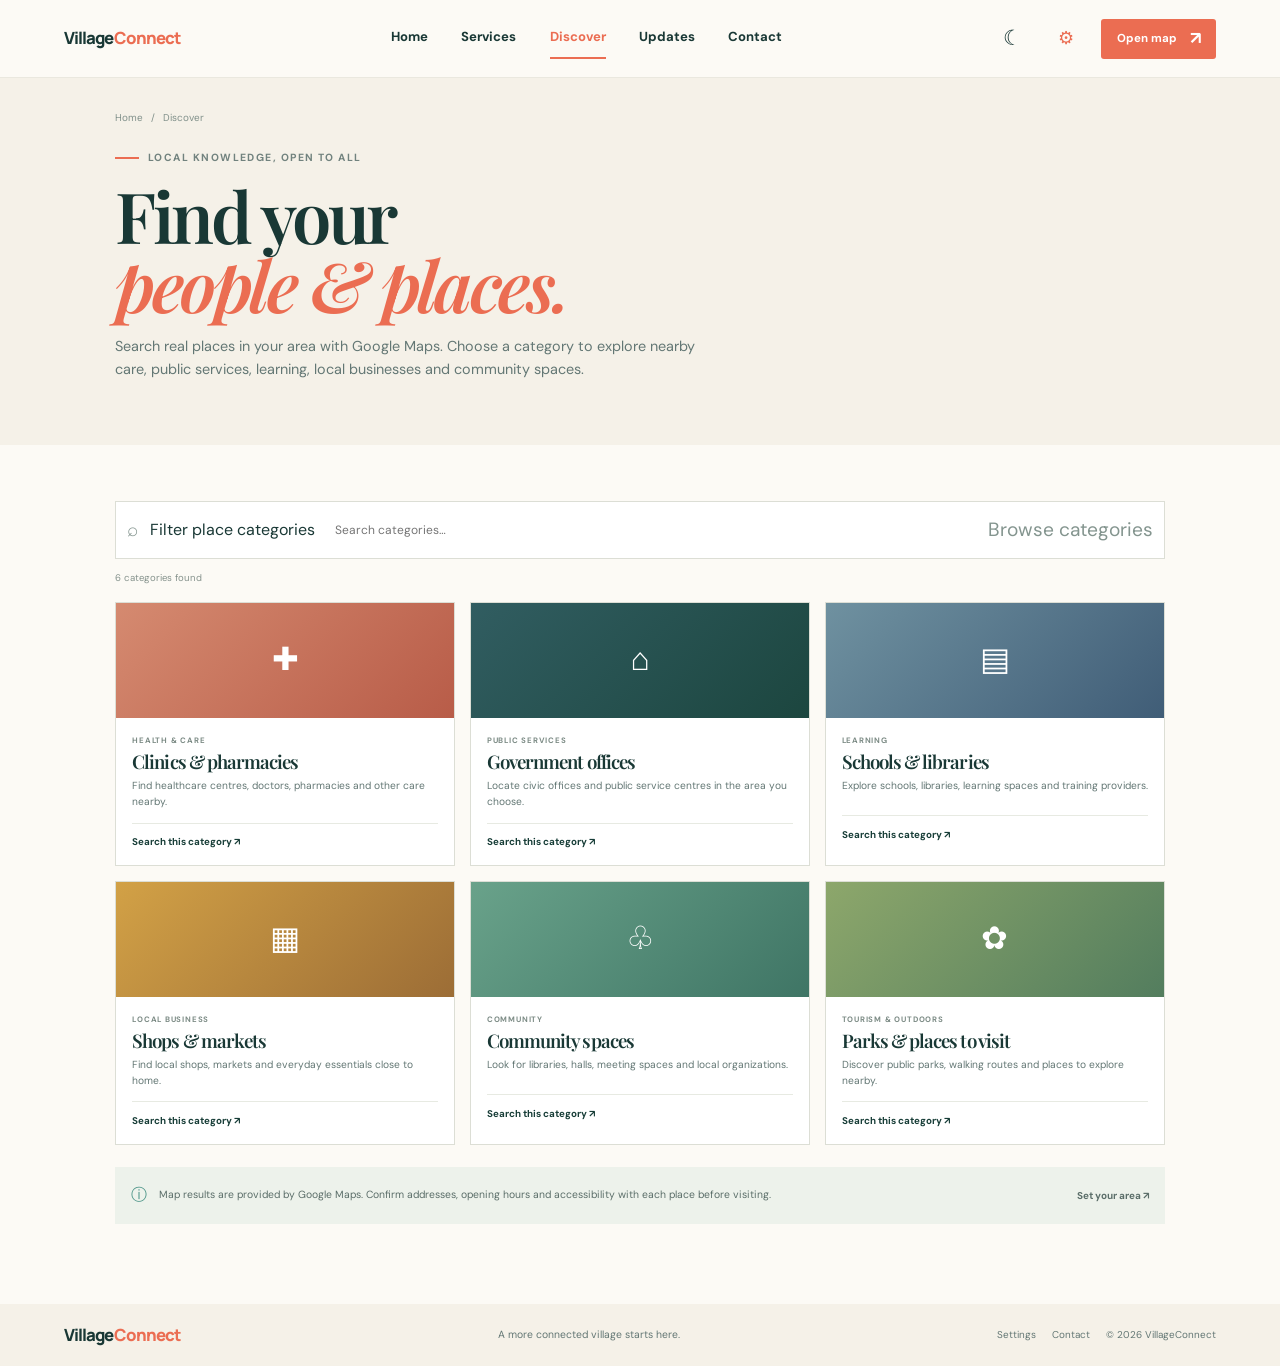
==== directory.html @ 17848fca "VillageConnect Re-uploaded VillageConnect with a hut house favicon." ====
<!doctype html>
<html lang="en"><head><meta charset="utf-8"/><meta name="viewport" content="width=device-width,initial-scale=1"/><meta name="theme-color" content="#fcfaf5"/><meta name="description" content="Discover nearby services, community spaces and local businesses with VillageConnect."/>
<title>Discover Nearby — VillageConnect</title>
<link rel="icon" href="favicon.svg" type="image/svg+xml">
<link href="https://fonts.googleapis.com/css2?family=DM+Sans:wght@400;500;600;700&family=Manrope:wght@400;500;600;700;800&family=Playfair+Display:ital,wght@0,600;0,700;1,600&display=swap" rel="stylesheet"/><script src="theme-init.js"></script><link rel="stylesheet" href="styles.css?v=20261008-settings"/></head>
<body data-page="discover" data-default-location="India"><a class="skip-link" href="#main">Skip to content</a><header class="site-header"><a class="brand" href="index.html"><span>Village<span>Connect</span></span></a><button class="menu-button" type="button" aria-label="Open menu" aria-expanded="false" aria-controls="primary-nav"><span></span><span></span><span></span></button><nav id="primary-nav" class="nav-links" aria-label="Main navigation"><a href="index.html">Home</a><a href="services.html">Services</a><a class="active" href="directory.html">Discover</a><a href="events.html">Updates</a><a href="feedback.html">Contact</a></nav><div class="header-actions"><button class="tool-button theme-toggle" type="button" aria-pressed="false" aria-label="Switch to night mode" title="Switch to night mode"><span class="theme-icon" aria-hidden="true">☾</span></button><a class="settings-link" href="settings.html" aria-label="Open settings" title="Settings"><span aria-hidden="true">⚙</span></a><a class="button button-small button-coral" href="map.html">Open map <span>↗</span></a></div></header>
<main id="main"><section class="page-hero"><div class="breadcrumbs"><a href="index.html">Home</a><span>/</span><span>Discover</span></div><p class="eyebrow"><span></span> LOCAL KNOWLEDGE, OPEN TO ALL</p><h1>Find your<br/><em>people & places.</em></h1><p class="lead">Search real places in your area with Google Maps. Choose a category to explore nearby care, public services, learning, local businesses and community spaces.</p></section><section class="page-content"><div class="filter-bar"><span>⌕</span><label class="sr-only" for="directory-search">Filter place categories</label><input id="directory-search" type="search" placeholder="Search categories…"/><span class="filter-context">Browse categories</span></div><p class="result-count" aria-live="polite">Choose a category to search the map</p><div class="directory-grid">
<article class="place-card" data-category="care"><div class="place-art art-clinic"><span>✚</span></div><div class="place-body"><div class="place-type">HEALTH & CARE</div><h2>Clinics & pharmacies</h2><p>Find healthcare centres, doctors, pharmacies and other care nearby.</p><div class="place-actions"><a href="map.html?q=clinic+pharmacy+health+centre">Search this category ↗</a></div></div></article>
<article class="place-card" data-category="public"><div class="place-art art-civic"><span>⌂</span></div><div class="place-body"><div class="place-type">PUBLIC SERVICES</div><h2>Government offices</h2><p>Locate civic offices and public service centres in the area you choose.</p><div class="place-actions"><a href="map.html?q=government+office+public+service">Search this category ↗</a></div></div></article>
<article class="place-card" data-category="learning"><div class="place-art art-learning"><span>▤</span></div><div class="place-body"><div class="place-type">LEARNING</div><h2>Schools & libraries</h2><p>Explore schools, libraries, learning spaces and training providers.</p><div class="place-actions"><a href="map.html?q=school+library+learning+centre">Search this category ↗</a></div></div></article>
<article class="place-card" data-category="business"><div class="place-art art-market"><span>▦</span></div><div class="place-body"><div class="place-type">LOCAL BUSINESS</div><h2>Shops & markets</h2><p>Find local shops, markets and everyday essentials close to home.</p><div class="place-actions"><a href="map.html?q=local+shops+market">Search this category ↗</a></div></div></article>
<article class="place-card" data-category="community"><div class="place-art art-community"><span>♧</span></div><div class="place-body"><div class="place-type">COMMUNITY</div><h2>Community spaces</h2><p>Look for libraries, halls, meeting spaces and local organizations.</p><div class="place-actions"><a href="map.html?q=community+centre+hall">Search this category ↗</a></div></div></article>
<article class="place-card" data-category="outdoors"><div class="place-art art-outdoors"><span>✿</span></div><div class="place-body"><div class="place-type">TOURISM & OUTDOORS</div><h2>Parks & places to visit</h2><p>Discover public parks, walking routes and places to explore nearby.</p><div class="place-actions"><a href="map.html?q=park+tourist+attraction">Search this category ↗</a></div></div></article>
</div><div class="empty-state" hidden><span>⌕</span><h2>No categories found</h2><p>Try another word to find a matching place category.</p></div><div class="notice-card"><span>ⓘ</span><p>Map results are provided by Google Maps. Confirm addresses, opening hours and accessibility with each place before visiting.</p><a href="map.html">Set your area ↗</a></div></section></main>
<footer class="site-footer"><a class="brand" href="index.html"><span>Village<span>Connect</span></span></a><p>A more connected village starts here.</p><div class="footer-links"><a href="settings.html">Settings</a><a href="feedback.html">Contact</a><span>© 2026 VillageConnect</span></div></footer><script src="script.js"></script></body></html>
---- styles.css ----
:root {
  color-scheme: light;
  --ink: #193835;
  --forest: #173d37;
  --forest-light: #315d54;
  --coral: #eb6d52;
  --coral-dark: #cf5940;
  --gold: #ddb24d;
  --teal: #4b9487;
  --cream: #f5f1e8;
  --paper: #fcfaf5;
  --sage: #e3ede5;
  --muted: #637774;
  --line: #dcded5;
  --shadow: 0 16px 40px #153a3218;
}
* { box-sizing: border-box; }
html { scroll-behavior: smooth; scroll-padding-top: 86px; }
body { width: 100%; max-width: 100%; margin: 0; overflow-x: clip; background: var(--paper); color: var(--ink); font: 400 16px/1.55 'DM Sans', Arial, sans-serif; transition: background-color .55s ease, color .55s ease; }
img, iframe, video { max-width: 100%; }
main, section, article, aside, nav, footer { min-width: 0; }
a { color: inherit; text-decoration: none; }
button, input, textarea, select { font: inherit; }
button { color: inherit; }
[hidden] { display: none !important; }
.skip-link { position: fixed; z-index: 100; top: -5rem; left: 1rem; padding: .7rem 1rem; background: var(--forest); color: white; }
.skip-link:focus { top: 1rem; }
a:focus-visible, button:focus-visible, input:focus-visible, textarea:focus-visible, select:focus-visible { outline: 3px solid var(--coral); outline-offset: 3px; }
.site-header { height: 78px; padding: 0 clamp(1.25rem, 5vw, 5.3rem); display: flex; justify-content: space-between; align-items: center; background: rgba(252, 250, 245, .9); background: color-mix(in srgb, var(--paper) 88%, transparent); -webkit-backdrop-filter: blur(14px); backdrop-filter: blur(14px); position: sticky; top: 0; z-index: 20; border-bottom: 1px solid #eae8df; }
.brand { display: inline-flex; align-items: center; gap: .65rem; font: 800 1.05rem/1 'Manrope', sans-serif; letter-spacing: -.055em; white-space: nowrap; }
.brand > span:last-child > span { color: var(--coral); }
.nav-links { display: flex; gap: clamp(1rem, 2.6vw, 2.3rem); align-items: center; font-size: .82rem; font-weight: 700; }
.nav-links a { padding: .6rem 0; border-bottom: 2px solid transparent; }
.nav-links a:hover, .nav-links a.active { color: var(--coral); border-color: var(--coral); }
.header-actions { display: flex; align-items: center; gap: 1rem; }
.tool-button { border: 0; background: transparent; font-size: 1.3rem; cursor: pointer; }
.theme-toggle { width: 38px; height: 38px; display: grid; place-items: center; border-radius: 50%; color: var(--ink); transition: background-color .3s ease, color .3s ease; }
.theme-toggle:hover { background: var(--sage); }
.settings-link { width: 38px; height: 38px; display: grid; place-items: center; flex: 0 0 38px; border-radius: 50%; color: var(--coral); font-size: 1.15rem; line-height: 1; transition: background-color .25s ease, color .25s ease, transform .35s ease; }
.settings-link:hover { background: var(--sage); transform: rotate(35deg); }
.theme-icon { display: inline-block; line-height: 1; transition: transform .55s cubic-bezier(.2,.8,.2,1); }
html.night-mode .theme-icon { transform: rotate(-28deg); }
.site-header, .site-footer, .page-hero, .filter-bar, .portal-panel, .catalog-card, .place-card, .board-panel, .feedback-form-card, .guide-nav, .nearby-grid a, .board-empty, .map-fallback, .portal-footnote, .board-categories span, .feedback-aside, .empty-state, .discover-band, .home-contact, .filter-chip, .favorite-toggle, .copy-number, .font-control, .settings-toggle, .location-button { transition: background-color .55s ease, color .55s ease, border-color .55s ease; }
.menu-button { display: none; }
.button { min-height: 44px; border: 1px solid transparent; border-radius: 3px; display: inline-flex; align-items: center; justify-content: center; gap: .8rem; padding: .78rem 1.1rem; background: var(--forest); color: white; font-size: .76rem; font-weight: 700; cursor: pointer; transition: transform .18s ease, background .18s ease; }
.button:hover { transform: translateY(-2px); background: var(--forest-light); }
.button span { font-size: 1.1rem; line-height: .8; }
.button-small { min-height: 40px; padding: .62rem .9rem; font-size: .72rem; }
.button-coral { background: var(--coral); }
.button-coral:hover { background: var(--coral-dark); }
.button-dark { background: var(--forest); }
.button-outline { color: var(--forest); border-color: #aab9ae; background: transparent; }
.button-outline:hover { color: white; background: var(--forest); }
.text-link, .arrow-link { font-size: .78rem; font-weight: 700; }
.text-link span, .arrow-link span { color: var(--coral); margin-left: .3rem; }
.eyebrow { display: flex; align-items: center; gap: .55rem; margin: 0 0 1.05rem; color: #71827e; font-size: .65rem; line-height: 1.3; letter-spacing: .14em; font-weight: 700; }
.eyebrow > span { display: inline-block; width: 24px; height: 2px; background: var(--coral); }
h1, h2, h3, p { margin-top: 0; }
h1, h2 { font-family: 'Playfair Display', Georgia, serif; font-weight: 600; letter-spacing: -.05em; }
h1 em, h2 em { color: var(--coral); font-weight: 600; }
h1 { font-size: clamp(3.2rem, 6.1vw, 5.5rem); line-height: .98; margin-bottom: 1.35rem; }
h2 { font-size: clamp(2.2rem, 4vw, 3.5rem); line-height: 1.04; margin-bottom: 1rem; }
h3 { font: 600 1.25rem/1.2 'Playfair Display', Georgia, serif; }
.muted-copy { color: var(--muted); font-size: .86rem; line-height: 1.8; }

/* Landing page */
.landing-hero { min-height: 600px; display: grid; grid-template-columns: 47% 53%; position: relative; overflow: hidden; background: linear-gradient(101deg, var(--cream) 0 48%, var(--sage) 48% 100%); padding: 5rem clamp(1.5rem, 9vw, 9rem) 4rem; }
.landing-copy { position: relative; z-index: 5; max-width: 570px; align-self: center; }
.landing-copy h1 { font-size: clamp(3.8rem, 6.8vw, 6.2rem); color: var(--ink); }
.landing-copy h1 em { color: var(--coral); }
.landing-lead { max-width: 480px; color: #617875; font-size: 1rem; line-height: 1.75; margin: 0 0 1.8rem; }
.hero-actions { display: flex; align-items: center; gap: 1.5rem; flex-wrap: wrap; }
.tour-link { display: inline-flex; align-items: center; }
.play { width: 28px; height: 28px; margin-right: .55rem; border: 1px solid #94a7a1; border-radius: 50%; display: inline-grid; place-items: center; font-size: .5rem; }
.landing-proof { display: flex; gap: 2rem; margin-top: 3.7rem; }
.landing-proof span { display: flex; flex-direction: column; font-size: .64rem; color: var(--muted); }
.landing-proof b { color: var(--ink); font: 600 1.15rem 'Playfair Display', Georgia, serif; margin-bottom: .1rem; }
.landing-art { position: absolute; inset: 0 0 0 47%; overflow: hidden; background: linear-gradient(175deg, #dfece4 0%, #e9f0e8 55%, #c2d8c4 100%); transition: background .9s ease; }
.art-sky { position: absolute; inset: 0 0 37%; }
.art-sun { position: absolute; z-index: 2; top: 11%; right: 20%; width: clamp(64px, 14vw, 220px); aspect-ratio: 1; border-radius: 50%; background: #f7d27a; transition: background-color .75s ease, transform .85s ease, box-shadow .85s ease; }
.art-sun::after { content: ''; position: absolute; inset: -2%; border-radius: 50%; background: #142344; opacity: 0; transform: translate(0, 0) scale(.82); transition: opacity .65s ease, transform .85s cubic-bezier(.2,.8,.2,1); }
.art-star { position: absolute; z-index: 1; color: #f5f0d8; opacity: 0; transform: scale(.45); text-shadow: 0 0 12px #e9efff99; transition: opacity .7s ease, transform .8s cubic-bezier(.2,.8,.2,1); }
.star-one { top: 18%; left: 20%; font-size: 14px; }
.star-two { top: 44%; left: 30%; font-size: 18px; }
.star-three { top: 24%; right: 43%; font-size: 11px; }
.star-four { top: 53%; right: 18%; font-size: 17px; }
.star-five { top: 14%; right: 35%; font-size: 28px; }
.art-cloud { position: absolute; width: clamp(46px, 13vw, 130px); height: clamp(12px, 2.7vw, 27px); border-radius: 100px; background: #fffdf8; }
.art-cloud::before, .art-cloud::after { content: ''; position: absolute; bottom: 7px; border-radius: 50%; background: inherit; }
.art-cloud::before { left: clamp(8px, 1.15vw, 22px); width: clamp(16px, 2.4vw, 46px); height: clamp(16px, 2.4vw, 46px); }
.art-cloud::after { right: clamp(7px, 1.05vw, 20px); width: clamp(14px, 1.95vw, 37px); height: clamp(14px, 1.95vw, 37px); }
.cloud-a { top: 30%; left: 37%; }
.cloud-b { top: 19%; right: 12%; transform: scale(.55); }
.art-hill { position: absolute; bottom: -18%; left: -10%; width: 125%; border-radius: 50% 50% 0 0; }
.art-hill-back { height: 48%; background: #96b89a; transform: rotate(-8deg); }
.art-hill-front { height: 37%; bottom: -22%; background: #5a927e; transform: rotate(7deg); }
.art-path { position: absolute; bottom: -30%; left: 46%; width: 12%; height: 65%; transform: rotate(-20deg); border-radius: 50%; background: #f0dcae; }
.village-scene { position: absolute; z-index: 3; inset: 0; display: block; width: 100%; height: 100%; }
.scene-home { filter: drop-shadow(0 8px 9px #244f4225); }
.scene-wall { fill: #fff8e8; transition: fill .8s ease; }
.scene-roof { fill: #cf684e; transition: fill .8s ease; }
.scene-roof-gold { fill: #e0a64b; }
.scene-door { fill: #3c7267; transition: fill .8s ease; }
.scene-window { fill: #86b7a2; transition: fill .8s ease; }
.scene-trunk { fill: #775b39; transition: fill .8s ease; }
.scene-canopy { fill: #3f836f; transition: fill .8s ease; }
.scene-canopy-light { fill: #74a981; transition: fill .8s ease; }
.scene-signal { fill: none; stroke: #fffdf8; stroke-width: 4; stroke-linecap: round; transition: opacity .8s ease; }
.scene-signal circle { fill: #fffdf8; stroke: none; }
.scene-label rect { fill: #fffdf9; filter: drop-shadow(0 8px 12px #19383520); }
.scene-label text { fill: #193835; font: 700 16px 'DM Sans', Arial, sans-serif; text-anchor: middle; }
.scene-label-line { fill: none; stroke: #eb6d52; stroke-width: 2; }
.scene-label-dot { fill: #eb6d52; }
.scene-label-gold .scene-label-line, .scene-label-gold .scene-label-dot { stroke: #ddb24d; fill: #ddb24d; }
.art-caption { position: absolute; z-index: 6; bottom: 1.2rem; left: 50%; transform: translateX(-50%); padding: .5rem .8rem; border: 1px solid #ffffff9c; border-radius: 100px; background: #f7fbf3c9; font-size: .58rem; font-weight: 700; white-space: nowrap; }
.art-caption span { display: inline-block; width: 7px; height: 7px; margin-right: .4rem; border-radius: 50%; background: var(--teal); }
.art-hill, .art-path, .art-cloud, .art-caption { transition: background-color .8s ease, border-bottom-color .8s ease, color .8s ease, opacity .8s ease, box-shadow .8s ease; }
.art-cloud { transition: background-color .8s ease, opacity .8s ease; }
.quick-actions { padding: 0 clamp(1.5rem, 9vw, 9rem); display: grid; grid-template-columns: repeat(3, 1fr); background: var(--forest); }
.quick-actions a { display: flex; align-items: center; gap: .8rem; padding: 1.4rem 1.15rem; color: #f7f6ef; border-right: 1px solid #ffffff29; transition: background .2s; }
.quick-actions a:first-child { border-left: 1px solid #ffffff29; }
.quick-actions a:hover { background: #ffffff0d; }
.quick-actions b, .quick-actions small { display: block; }
.quick-actions b { font-size: .75rem; }
.quick-actions small { margin-top: .15rem; color: #c2d0c9; font-size: .6rem; }
.quick-actions i { margin-left: auto; color: #f5a28f; font-style: normal; }
.quick-icon { width: 36px; height: 36px; flex: 0 0 auto; border-radius: 50%; display: grid; place-items: center; color: var(--ink); font-size: 1rem; }
.quick-coral { background: #ed9985; }.quick-gold { background: #e4c36d; }.quick-green { background: #9ac5ae; }
.section { padding: 6.2rem clamp(1.5rem, 9vw, 9rem); }
.section-heading { display: flex; justify-content: space-between; align-items: end; gap: 1.5rem; margin-bottom: 2.2rem; }
.section-heading h2 { margin-bottom: 0; }
.home-community .section-heading > p { max-width: 340px; margin: 0; }
.service-grid { display: grid; grid-template-columns: repeat(4, 1fr); gap: .9rem; }
.service-card { display: flex; flex-direction: column; min-height: 260px; padding: 1.35rem; border: 1px solid #e0e3da; transition: transform .2s, box-shadow .2s, background-color .55s ease, color .55s ease, border-color .55s ease; }
.service-card:hover { transform: translateY(-4px); box-shadow: var(--shadow); }
.service-coral { background: #faf0e9; }.service-gold { background: #f4efdf; }.service-green { background: #edf2e9; }.service-blue { background: #ebf1f1; }
.service-icon { width: 40px; height: 40px; display: grid; place-items: center; margin-bottom: 1.6rem; border-radius: 50%; background: #fffdf8; color: var(--forest); font-size: 1.05rem; }
.service-card h3 { margin: 0 0 .5rem; font-size: 1.18rem; }
.service-card p { margin: 0 0 1rem; color: var(--muted); font-size: .68rem; line-height: 1.65; }
.card-arrow { display: flex; justify-content: space-between; align-items: center; margin-top: auto; padding-top: .7rem; border-top: 1px solid #d9dfd6; font-size: .63rem; font-weight: 700; }
.card-arrow b { color: var(--coral); font-size: .9rem; }
.discover-band { display: grid; grid-template-columns: 1fr 1fr; background: #e4eee5; }
.discover-art { position: relative; min-height: 420px; overflow: hidden; background: linear-gradient(140deg, #a8c6ab, #4d8575); transition: background .9s ease; }
.discover-scene { position: absolute; inset: 0; display: block; width: 100%; height: 100%; }
.discover-hill { fill: #2e6558; transition: fill .8s ease; }
.discover-sun { fill: #f1cd78; transform-origin: 720px 115px; transition: fill .75s ease, transform .85s ease, filter .85s ease; }
.discover-moon-shadow { fill: #203b53; opacity: 0; transform-origin: 720px 115px; transition: opacity .65s ease, transform .85s cubic-bezier(.2,.8,.2,1); }
.discover-roof { fill: #ca6b51; transition: fill .8s ease; }
.discover-wall { fill: #fff6e5; transition: fill .8s ease; }
.discover-window { fill: #86b6a1; transition: fill .8s ease; }
.discover-leaf { transition: fill .8s ease; }
.discover-leaf-one { fill: #2d725f; }
.discover-leaf-two, .discover-leaf-three { fill: #79a97d; }
.discover-stamp rect { fill: none; stroke: #ffffffa6; stroke-width: 1.5; }
.discover-stamp text { fill: #fff; font: 700 15px 'DM Sans', Arial, sans-serif; letter-spacing: 2px; text-anchor: middle; }
.discover-copy { align-self: center; max-width: 500px; padding: 4rem clamp(2rem, 7vw, 7rem); }
.discover-copy p:not(.eyebrow) { color: var(--muted); font-size: .82rem; line-height: 1.8; }
.discover-links { display: flex; align-items: center; gap: 1.1rem; flex-wrap: wrap; margin-top: 1.6rem; }
.updates-grid { display: grid; grid-template-columns: repeat(3, 1fr); gap: 1rem; }
.update-card { display: flex; flex-direction: column; border: 1px solid var(--line); background: white; min-height: 260px; padding-bottom: 1rem; transition: transform .2s, box-shadow .2s; }
.update-card:hover { transform: translateY(-3px); box-shadow: var(--shadow); }
.update-art { height: 120px; display: grid; place-items: center; color: white; font-size: 2rem; }
.update-art-market { background: linear-gradient(135deg, #bb7459, #e2b361); }.update-art-calendar { background: linear-gradient(135deg, #416f70, #8eb39a); }.update-art-people { background: linear-gradient(135deg, #637d8c, #93b8a5); }
.update-meta { margin: 1rem 1rem .35rem; color: #7c8b86; font-size: .52rem; letter-spacing: .12em; font-weight: 700; }
.update-card>b { margin: 0 1rem .9rem; font: 600 1.12rem/1.3 'Playfair Display', Georgia, serif; }
.update-open { margin: auto 1rem 0; padding-top: .65rem; border-top: 1px solid var(--line); font-size: .63rem; font-weight: 700; }
.home-updates { background: #f8f6ef; }
.home-contact { display: grid; grid-template-columns: 1fr 1fr; align-items: center; gap: 3rem; padding: 4.5rem clamp(1.5rem, 9vw, 9rem); background: var(--forest); color: white; }
.home-contact h2 em { color: #efc978; }
.home-contact>div:last-child p { max-width: 440px; color: #c2d0c9; font-size: .82rem; line-height: 1.75; }
.home-contact .eyebrow { color: #c1d0c8; }
.home-contact .eyebrow>span { background: var(--gold); }
.site-footer { display: flex; align-items: center; justify-content: space-between; gap: 1rem; padding: 1.4rem clamp(1.25rem, 5vw, 5.3rem); background: var(--cream); }
.site-footer>p { margin: 0; color: var(--muted); font-size: .65rem; }
.footer-links { display: flex; align-items: center; gap: 1rem; color: var(--muted); font-size: .62rem; }
.footer-links a:hover { color: var(--coral-dark); }

/* Shared page elements */
.page-hero { position: relative; padding: 2rem clamp(1.5rem, 9vw, 9rem) 3.2rem; background: var(--cream); overflow: hidden; }
.page-hero h1 { font-size: clamp(3rem, 5.5vw, 4.7rem); margin: .3rem 0 1rem; }
.page-hero .lead { max-width: 600px; color: var(--muted); font-size: .9rem; }
.breadcrumbs { display: flex; gap: .5rem; margin: 0 0 1.6rem; color: #80908a; font-size: .62rem; }
.breadcrumbs a:hover { color: var(--coral); }
.page-content { padding: 3.5rem clamp(1.5rem, 9vw, 9rem) 5rem; }
.filter-bar { display: flex; align-items: center; flex-wrap: wrap; gap: .75rem; padding: .7rem; border: 1px solid var(--line); background: white; }
.filter-bar>span { font-size: 1.2rem; color: #84958f; }
.filter-bar input { flex: 1; min-width: 180px; border: 0; outline: 0; padding: .45rem; background: transparent; font-size: .75rem; color: var(--ink); }
.filter-buttons { display: flex; gap: .35rem; flex-wrap: wrap; }
.filter-chip { border: 1px solid transparent; border-radius: 100px; padding: .48rem .75rem; background: #edf1eb; color: #5c706a; font-size: .59rem; font-weight: 700; cursor: pointer; }
.filter-chip:hover { border-color: #b8c8bd; }
.filter-chip.selected { background: var(--forest); color: white; }
.result-count { margin: .75rem 0 1rem; color: #85928c; font-size: .6rem; }
.notice-card { display: flex; align-items: center; gap: .75rem; padding: 1rem; margin-top: 1.4rem; background: #edf2eb; color: #5b6e69; }
.notice-card>span { color: var(--teal); font-size: 1rem; }
.notice-card p { flex: 1; margin: 0; font-size: .65rem; line-height: 1.6; }
.notice-card a { font-size: .62rem; font-weight: 700; white-space: nowrap; }
.empty-state { padding: 3rem 1rem; text-align: center; background: #f4f2e9; }
.empty-state h2 { font-size: 1.6rem; margin: .5rem 0; }
.empty-state p { color: var(--muted); font-size: .72rem; }

/* Portal dashboard */
.portal-welcome { display: grid; grid-template-columns: 1fr .8fr; align-items: center; min-height: 340px; padding: 2.5rem clamp(1.5rem, 9vw, 9rem); background: var(--sage); }
.portal-welcome h1 { font-size: clamp(3rem, 5vw, 4.5rem); margin: .2rem 0 1rem; }
.portal-welcome .lead { max-width: 540px; color: var(--muted); font-size: .86rem; }
.portal-welcome-art { justify-self: center; position: relative; width: 230px; height: 230px; border-radius: 50%; display: grid; place-items: center; background: radial-gradient(circle at 35% 30%, #fffdf8, #c4dcc8); color: var(--forest); font: 5.5rem 'Playfair Display', Georgia, serif; box-shadow: 0 16px 40px #315c4b20; }
.portal-welcome-art::before, .portal-welcome-art::after { content: ''; position: absolute; inset: -18px; border: 1px solid #79a38c66; border-radius: 50%; }
.portal-welcome-art::after { inset: -37px; border-style: dashed; }
.portal-content { padding: 3.3rem clamp(1.5rem, 9vw, 9rem) 5rem; }
.portal-heading { display: flex; justify-content: space-between; align-items: end; gap: 1rem; }
.portal-heading h2 { font-size: 2rem; margin: 0; }
.portal-search { display: flex; align-items: center; gap: .65rem; position: relative; margin: 1.5rem 0 1.2rem; padding: .55rem .6rem .55rem .95rem; border: 1px solid var(--line); background: white; }
.portal-search>span { color: #82918b; font-size: 1.35rem; }
.portal-search input { flex: 1; min-width: 0; padding: .45rem; border: 0; outline: 0; font-size: .76rem; }
.portal-search button { padding: .68rem .9rem; border: 0; background: var(--forest); color: white; font-size: .66rem; font-weight: 700; cursor: pointer; }
.search-feedback { position: absolute; z-index: 4; top: 100%; left: 0; width: 100%; margin: 0; padding: .75rem 1rem; background: white; box-shadow: var(--shadow); font-size: .67rem; }
.search-feedback:empty { display: none; }
.search-feedback a { margin: 0 .3rem; color: var(--coral-dark); font-weight: 700; }
.portal-shortcuts { display: grid; grid-template-columns: repeat(4, 1fr); gap: .8rem; }
.portal-shortcuts>a { min-height: 140px; display: flex; flex-direction: column; align-items: flex-start; position: relative; padding: 1.15rem; border: 1px solid var(--line); background: white; transition: transform .2s, box-shadow .2s; }
.portal-shortcuts>a:hover { transform: translateY(-3px); box-shadow: var(--shadow); }
.portal-shortcuts b { font-size: .74rem; }
.portal-shortcuts small { margin-top: .18rem; color: var(--muted); font-size: .59rem; }
.portal-shortcuts i { position: absolute; top: 1rem; right: 1rem; color: var(--coral); font-style: normal; }
.shortcut-icon { width: 35px; height: 35px; display: grid; place-items: center; margin-bottom: .8rem; border-radius: 50%; font-size: 1rem; }
.shortcut-coral { background: #f9e1d7; color: #ba563f; }.shortcut-green { background: #dcecdf; color: #467b67; }.shortcut-gold { background: #f4e9cb; color: #957429; }.shortcut-blue { background: #dce9ed; color: #3f7480; }
.portal-lower { display: grid; grid-template-columns: 1.1fr .9fr; gap: 1rem; margin-top: 1.6rem; }
.portal-panel { padding: 1.25rem; border: 1px solid var(--line); background: white; }
.panel-heading { display: flex; justify-content: space-between; align-items: center; margin-bottom: 1rem; }
.panel-heading h3 { margin: 0; }
.panel-heading .eyebrow { margin-bottom: .25rem; }
.google-map-mini { width: 100%; height: 225px; border: 0; display: block; background: #e7eee6; }
.events-map { height: 260px; }
.updates-map-link { display: inline-flex; margin: .8rem 0 .2rem; }
.map-fallback { padding: 1rem; background: #edf2eb; font-size: .67rem; }
.event-row { display: flex; align-items: center; gap: .75rem; padding: .75rem 0; border-bottom: 1px solid #e7eae3; }
.event-date { width: 40px; height: 44px; display: flex; flex-direction: column; justify-content: center; align-items: center; background: #f7e4db; color: var(--coral-dark); }
.event-date b { font: 600 1.2rem/1 'Playfair Display', Georgia, serif; }.event-date small { font-size: .48rem; font-weight: 700; }
.event-row>span:nth-child(2) { display: flex; flex-direction: column; }.event-row>span:nth-child(2)>b { font-size: .68rem; }.event-row>span:nth-child(2)>small { margin-top: .15rem; color: var(--muted); font-size: .56rem; }.event-row>i { margin-left: auto; color: var(--coral); font-style: normal; }
.portal-footnote { display: flex; gap: .65rem; margin-top: 1.2rem; padding: .9rem; background: #edf1eb; color: var(--muted); font-size: .62rem; }.portal-footnote p { margin: 0; }

/* Catalogues and discovery */
.service-catalog, .directory-grid { display: grid; grid-template-columns: repeat(3, 1fr); gap: .9rem; }
.catalog-card, .place-card { border: 1px solid var(--line); background: white; }
.catalog-card { min-height: 245px; display: flex; flex-direction: column; padding: 1.25rem; }
.catalog-icon { width: 39px; height: 39px; display: grid; place-items: center; margin-bottom: .9rem; border-radius: 50%; background: #e5eee4; color: var(--forest); }
.catalog-card .tag { margin: 0 0 .4rem; color: #82908a; font-size: .5rem; letter-spacing: .12em; font-weight: 700; }
.catalog-card h2 { margin: 0 0 .55rem; font-size: 1.3rem; }
.catalog-card p { margin: 0 0 1rem; color: var(--muted); font-size: .68rem; line-height: 1.65; }
.card-action { margin-top: auto; padding-top: .65rem; border-top: 1px solid var(--line); font-size: .63rem; font-weight: 700; }
.card-action span { margin-left: .3rem; color: var(--coral); }
.place-card { overflow: hidden; }
.place-art { height: 115px; display: grid; place-items: center; color: white; font-size: 2rem; }
.art-clinic { background: linear-gradient(135deg,#d58a70,#b85c48); }.art-civic { background: linear-gradient(135deg,#315d61,#1c463f); }.art-learning { background: linear-gradient(135deg,#6f91a0,#405d77); }.art-market { background: linear-gradient(135deg,#d2a146,#9c6d36); }.art-community { background: linear-gradient(135deg,#69a28a,#3f7565); }.art-outdoors { background: linear-gradient(135deg,#8da76b,#537d5e); }
.place-body { padding: 1rem; }
.place-type { color: #7c8b85; font-size: .49rem; font-weight: 700; letter-spacing: .1em; }
.place-body h2 { margin: .4rem 0; font-size: 1.17rem; }
.place-body p { min-height: 2.4em; margin: 0 0 .8rem; color: var(--muted); font-size: .64rem; line-height: 1.55; }
.place-actions { display: flex; justify-content: space-between; align-items: center; padding-top: .65rem; border-top: 1px solid #e7eae2; }
.place-actions a { font-size: .61rem; font-weight: 700; color: var(--forest); }
.favorite-toggle { width: 31px; height: 31px; border: 1px solid var(--line); border-radius: 50%; background: white; color: #72847d; font-size: 1rem; cursor: pointer; }
.favorite-toggle.saved { color: var(--coral); background: #fff0eb; }
.guide-layout { display: grid; grid-template-columns: 200px 1fr; gap: 2.5rem; }
.guide-nav { display: flex; flex-direction: column; gap: .65rem; align-self: start; position: sticky; top: 1rem; padding: 1.1rem; background: var(--cream); }
.guide-nav b { margin-bottom: .2rem; font-size: .68rem; }.guide-nav a { color: var(--muted); font-size: .63rem; }.guide-nav a:hover { color: var(--coral); }
.guide-articles { max-width: 760px; }.guide-articles article { scroll-margin-top: 1rem; padding: 0 0 2rem; margin-bottom: 2rem; border-bottom: 1px solid var(--line); }.guide-articles article:last-child { border: 0; }.guide-articles h2 { font-size: 1.75rem; }.guide-articles p:not(.eyebrow) { color: var(--muted); font-size: .8rem; line-height: 1.8; }

/* Real map */
.map-intro { max-width: 650px; }
.map-search-form { display: flex; gap: .5rem; max-width: 760px; margin: 1.5rem 0 .75rem; }
.map-search-form input { flex: 1; min-width: 0; padding: .85rem; border: 1px solid #d5ddd5; background: white; font-size: .74rem; }
.map-search-form .button { flex: 0 0 auto; }
.map-status { min-height: 1.4em; color: var(--muted); font-size: .62rem; }
.map-tools { display: flex; justify-content: space-between; align-items: center; gap: 1rem; margin: 1rem 0; }
.map-categories { display: flex; flex-wrap: wrap; gap: .45rem; }
.google-map-frame { display: block; width: 100%; height: min(62vw, 570px); min-height: 390px; border: 1px solid #d4ddd5; background: #e7eee6; }
.map-note { margin: .65rem 0 0; color: #75847e; font-size: .58rem; }
.nearby-grid { display: grid; grid-template-columns: repeat(4, 1fr); gap: .7rem; margin-top: 1.4rem; }
.nearby-grid a { padding: .9rem; border: 1px solid var(--line); background: white; font-size: .67rem; font-weight: 700; }
.nearby-grid a span { display: block; margin-bottom: .35rem; color: var(--coral); font-size: 1.15rem; }
.location-button { border: 1px solid var(--line); background: white; padding: .7rem .8rem; font-size: .62rem; font-weight: 700; cursor: pointer; }

/* Updates and contact */
.updates-board { display: grid; grid-template-columns: 1.2fr .8fr; gap: 1rem; }
.board-panel { padding: 1.4rem; border: 1px solid var(--line); background: white; }
.board-panel h2 { font-size: 1.8rem; }.board-panel p { color: var(--muted); font-size: .74rem; line-height: 1.7; }
.board-empty { display: grid; place-items: center; min-height: 190px; padding: 1.5rem; text-align: center; background: #f4f3eb; }.board-empty span { font-size: 1.6rem; color: var(--coral); }.board-empty b { margin: .5rem 0 .2rem; font: 600 1.2rem 'Playfair Display', Georgia, serif; }.board-empty small { max-width: 300px; margin-top: .28rem; color: var(--muted); font-size: .62rem; }.board-empty .button { margin-top: .85rem; }.board-empty .button span { margin: 0; color: #fff; font-size: 1.1rem; }
.notice-board-list { display: grid; gap: .6rem; min-height: 0; width: 100%; box-sizing: border-box; padding: .7rem .8rem .8rem; text-align: left; place-items: stretch; align-items: stretch; justify-items: stretch; }
.sample-notice { width: 100%; padding: .6rem .7rem; border: 1px solid rgba(15, 54, 42, .12); border-radius: 10px; background: rgba(255,255,255,.55); box-sizing: border-box; }
.sample-notice h3 { margin: .35rem 0 .18rem; font-size: .74rem; line-height: 1.28; }
.sample-notice p { margin: 0; color: var(--muted); font-size: .5rem; line-height: 1.5; }
.sample-notice-meta { display: flex; align-items: center; justify-content: space-between; gap: .5rem; }
.board-empty .notice-tag { display: inline-flex; align-items: center; padding: .15rem .34rem; border-radius: 999px; background: color-mix(in srgb, var(--coral) 14%, transparent); color: var(--coral-dark); font-size: .38rem; font-weight: 700; letter-spacing: .06em; text-transform: uppercase; }
.sample-notice time { color: var(--muted); font-size: .46rem; font-weight: 600; }
.notice-board-list .button { justify-self: center; width: fit-content; margin-top: .1rem; }
html.night-mode body:not(.high-contrast) .sample-notice { background: rgba(27, 33, 31, .6); border-color: rgba(255,255,255,.08); }
.board-categories { display: flex; flex-wrap: wrap; gap: .45rem; margin-top: 1rem; }.board-categories span { padding: .42rem .62rem; border-radius: 100px; background: #edf2eb; color: #5f746b; font-size: .56rem; font-weight: 700; }
.feedback-layout { display: grid; grid-template-columns: 1.15fr .85fr; gap: 3rem; align-items: start; }
.feedback-form-card { padding: 1.7rem; border: 1px solid var(--line); background: #f7f5ee; }
.feedback-form-card h2 { font-size: 2.4rem; }.feedback-form fieldset { padding: 0; margin: 1.2rem 0; border: 0; }.feedback-form legend, .feedback-label { display: block; margin-bottom: .55rem; font-size: .66rem; font-weight: 700; }
.feedback-options { display: flex; gap: .4rem; flex-wrap: wrap; }.feedback-options label { cursor: pointer; }.feedback-options input { position: absolute; opacity: 0; }.feedback-options label span { display: block; padding: .5rem .65rem; border: 1px solid #cbd6ce; background: white; font-size: .59rem; }.feedback-options input:checked+span { background: var(--forest); color: white; }.feedback-options input:focus-visible+span { outline: 3px solid var(--coral); outline-offset: 2px; }
.feedback-form textarea { width: 100%; min-height: 130px; resize: vertical; padding: .8rem; border: 1px solid #cbd6ce; background: white; color: var(--ink); font-size: .72rem; line-height: 1.6; }
.character-count { margin: .3rem 0 .9rem; text-align: right; color: #82918b; font-size: .55rem; }.feedback-confirmation { min-height: 1.3em; margin: .8rem 0 0; color: #457b67; font-size: .65rem; }
.feedback-aside { padding: 1rem; background: var(--sage); }.feedback-aside h3 { margin-bottom: .5rem; font-size: 1.7rem; }.feedback-aside p { color: var(--muted); font-size: .7rem; line-height: 1.7; }.feedback-art { height: 160px; display: grid; place-items: center; margin-bottom: 1.2rem; background: linear-gradient(140deg,#a9c8a8,#4c8576); color: white; font-size: 3rem; }
.copy-number { padding: .65rem .8rem; border: 1px solid var(--line); background: white; font-size: .63rem; font-weight: 700; cursor: pointer; }

/* Display settings controls */
.settings-layout { display: grid; grid-template-columns: 1fr .9fr; gap: 4rem; }
.settings-copy h2 { font-size: 2.7rem; }.settings-control { display: flex; justify-content: space-between; align-items: center; gap: 1rem; padding: 1rem 0; border-bottom: 1px solid var(--line); }.settings-control>div:first-child { display: flex; flex-direction: column; }.settings-control b { font-size: .7rem; }.settings-control small { margin-top: .2rem; color: var(--muted); font-size: .6rem; }
.font-buttons { display: flex; align-items: center; gap: .4rem; }.font-control, .settings-toggle { padding: .45rem .6rem; border: 1px solid #c5d1ca; background: white; font-size: .62rem; font-weight: 700; cursor: pointer; }.font-size-indicator { min-width: 36px; text-align: center; color: var(--muted); font-size: .6rem; }
.settings-art { min-height: 190px; display: grid; place-items: center; margin-bottom: 1.6rem; overflow: hidden; background: var(--sage); color: var(--forest); font-size: 4.5rem; position: relative; }.settings-art::before, .settings-art::after { content: ''; position: absolute; width: 80%; height: 120%; border: 1px solid #729b8266; border-radius: 50%; transform: rotate(-18deg); }.settings-art::after { transform: rotate(18deg); }.settings-list { padding: 0; list-style: none; }.settings-list li { padding: .7rem 0; border-bottom: 1px solid var(--line); font-size: .66rem; }.settings-list b { display: block; }.settings-list small { color: var(--muted); }
.settings-art { position: relative; left: 50%; transform: translateX(-50%);}
.settings-art { transform: translateX(-50%) translateY(120px);}
.high-contrast { --ink: #000; --forest: #000; --forest-light: #171717; --muted: #222; --line: #555; --paper: #fff; --cream: #fff; --sage: #eee; }.high-contrast .landing-hero, .high-contrast .discover-band { background: #fff; }.high-contrast .landing-art { filter: contrast(1.3); }

/* Night mode: deep blue surfaces with a moonlit village illustration. */
html.night-mode body:not(.high-contrast) {
  --ink: #edf3fc;
  --forest: #0b172a;
  --forest-light: #1c304c;
  --coral: #f28a75;
  --coral-dark: #ffa18a;
  --gold: #e2c47c;
  --teal: #8fc7bf;
  --cream: #1a2942;
  --paper: #101a2e;
  --sage: #1c2d48;
  --muted: #afbed3;
  --line: #344660;
  --shadow: 0 16px 40px #00000050;
  color-scheme: dark;
  background: var(--paper);
  color: var(--ink);
}
html.night-mode body:not(.high-contrast) .site-header,
html.night-mode body:not(.high-contrast) .site-footer,
html.night-mode body:not(.high-contrast) .page-hero,
html.night-mode body:not(.high-contrast) .filter-bar,
html.night-mode body:not(.high-contrast) .portal-panel,
html.night-mode body:not(.high-contrast) .portal-shortcuts>a,
html.night-mode body:not(.high-contrast) .catalog-card,
html.night-mode body:not(.high-contrast) .place-card,
html.night-mode body:not(.high-contrast) .board-panel,
html.night-mode body:not(.high-contrast) .update-card,
html.night-mode body:not(.high-contrast) .feedback-form-card,
html.night-mode body:not(.high-contrast) .guide-nav,
html.night-mode body:not(.high-contrast) .nearby-grid a,
html.night-mode body:not(.high-contrast) .copy-number,
html.night-mode body:not(.high-contrast) .font-control,
html.night-mode body:not(.high-contrast) .settings-toggle,
html.night-mode body:not(.high-contrast) .location-button,
html.night-mode body:not(.high-contrast) .search-feedback {
  background: var(--cream);
  color: var(--ink);
  border-color: var(--line);
}
html.night-mode body:not(.high-contrast) .landing-hero { background: linear-gradient(101deg, #111d33 0 48%, #1a2b46 48% 100%); }
html.night-mode body:not(.high-contrast) .site-header { background: rgba(16, 26, 46, .88); background: color-mix(in srgb, var(--paper) 88%, transparent); }
html.night-mode body:not(.high-contrast) .landing-art { background: linear-gradient(175deg, #101c3b 0%, #1a2c4d 55%, #314365 100%); }
html.night-mode body:not(.high-contrast) .discover-band { background: var(--cream); }
html.night-mode body:not(.high-contrast) .discover-art { background: linear-gradient(140deg, #203657, #1b3b50); }
html.night-mode body:not(.high-contrast) .quick-actions { background: #0b1425; }
html.night-mode body:not(.high-contrast) .eyebrow,
html.night-mode body:not(.high-contrast) .breadcrumbs,
html.night-mode body:not(.high-contrast) .catalog-card .tag,
html.night-mode body:not(.high-contrast) .place-type,
html.night-mode body:not(.high-contrast) .update-meta,
html.night-mode body:not(.high-contrast) .result-count,
html.night-mode body:not(.high-contrast) .filter-bar>span,
html.night-mode body:not(.high-contrast) .map-note { color: #aebdd1; }
html.night-mode body:not(.high-contrast) .landing-lead { color: #b7c6d9; }
html.night-mode body:not(.high-contrast) .quick-icon { color: #14233a; }
html.night-mode body:not(.high-contrast) .service-card { background: #192a43; border-color: var(--line); }
html.night-mode body:not(.high-contrast) .service-icon,
html.night-mode body:not(.high-contrast) .catalog-icon { background: #2a3d58; color: #f1d49a; }
html.night-mode body:not(.high-contrast) .board-empty,
html.night-mode body:not(.high-contrast) .map-fallback,
html.night-mode body:not(.high-contrast) .portal-footnote,
html.night-mode body:not(.high-contrast) .filter-chip,
html.night-mode body:not(.high-contrast) .board-categories span,
html.night-mode body:not(.high-contrast) .feedback-aside { background: #22344f; color: #d4deed; }
html.night-mode body:not(.high-contrast) .event-date { background: #413448; color: #ffd0bf; }
html.night-mode body:not(.high-contrast) .event-row { border-color: var(--line); }
html.night-mode body:not(.high-contrast) .empty-state { background: #1a2942; }
html.night-mode body:not(.high-contrast) .place-actions a { color: #e7edf7; }
html.night-mode body:not(.high-contrast) .favorite-toggle.saved { background: #49343a; }
html.night-mode body:not(.high-contrast) .button-outline { color: var(--ink); border-color: #71839e; }
html.night-mode body:not(.high-contrast) input,
html.night-mode body:not(.high-contrast) textarea,
html.night-mode body:not(.high-contrast) select,
html.night-mode body:not(.high-contrast) .feedback-options label span {
  background-color: #111d32;
  color: var(--ink);
  border-color: #40536f;
}
html.night-mode body:not(.high-contrast) .filter-bar input { background: transparent; }
html.night-mode body:not(.high-contrast) .art-sun { background: #fff0bd; transform: rotate(-18deg); box-shadow: 0 0 42px #dce4ff55; }
html.night-mode body:not(.high-contrast) .art-sun::after { opacity: 1; transform: translate(34%, -15%) scale(.9); }
html.night-mode .art-star { opacity: .95; transform: scale(1); animation: star-twinkle 2.7s ease-in-out infinite alternate; }
html.night-mode .star-two { animation-delay: .45s; }
html.night-mode .star-three { animation-delay: 1.1s; }
html.night-mode .star-four { animation-delay: .8s; }
html.night-mode .star-five { animation-delay: 1.45s; }
html.night-mode .art-cloud { opacity: .06; }
html.night-mode .art-hill-back { background: #405372; }
html.night-mode .art-hill-front { background: #293d5a; }
html.night-mode .art-path { background: #b0a58f; }
html.night-mode .scene-wall { fill: #d9d3c3; }
html.night-mode .scene-roof { fill: #9b594f; }
html.night-mode .scene-roof-gold { fill: #bb8848; }
html.night-mode .scene-door { fill: #2d435d; }
html.night-mode .scene-window { fill: #8aa99d; }
html.night-mode .scene-trunk { fill: #604d42; }
html.night-mode .scene-canopy { fill: #356754; }
html.night-mode .scene-canopy-light { fill: #5e957d; }
html.night-mode .scene-signal { opacity: .72; }
html.night-mode .scene-label rect { fill: #223651; }
html.night-mode .scene-label text { fill: #f0f4fa; }
html.night-mode .art-caption { background: #12213bd9; color: #e7eef8; border-color: #ffffff44; }
html.night-mode .discover-hill { fill: #334967; }
html.night-mode .discover-sun { fill: #fff0bd; transform: rotate(-18deg); filter: drop-shadow(0 0 18px #dce4ff88); }
html.night-mode .discover-moon-shadow { opacity: 1; transform: translate(30px, -12px) scale(.9); }
html.night-mode .discover-roof { fill: #9b594f; }
html.night-mode .discover-wall { fill: #d9d3c3; }
html.night-mode .discover-window { fill: #8aa99d; }
html.night-mode .discover-leaf-one { fill: #356754; }
html.night-mode .discover-leaf-two, html.night-mode .discover-leaf-three { fill: #5e957d; }

@keyframes star-twinkle { from { opacity: .42; } to { opacity: 1; } }
body.reduce-motion *, body.reduce-motion *::before, body.reduce-motion *::after { scroll-behavior: auto !important; animation-duration: .01ms !important; transition-duration: .01ms !important; }

@media (prefers-reduced-motion: reduce) { html { scroll-behavior: auto; } *, *::before, *::after { scroll-behavior: auto !important; animation-duration: .01ms !important; transition-duration: .01ms !important; } }
@media (max-width: 1050px) { .site-header { padding: 0 1.5rem; }.nav-links { gap: 1rem; }.landing-hero { padding-left: 6vw; padding-right: 6vw; }.landing-proof { gap: 1.2rem; }.section, .page-content { padding-left: 6vw; padding-right: 6vw; }.quick-actions { padding: 0 6vw; }.service-grid { grid-template-columns: repeat(2,1fr); }.portal-welcome, .portal-content { padding-left: 6vw; padding-right: 6vw; }.portal-shortcuts { grid-template-columns: repeat(2,1fr); }.directory-grid, .service-catalog { grid-template-columns: repeat(2,1fr); } }
@media (max-width: 760px) { .site-header { height: 68px; padding: 0 1.15rem; }.menu-button { order: 3; display: flex; width: 30px; height: 30px; flex-direction: column; justify-content: space-around; padding: 5px; border: 0; background: none; cursor: pointer; }.menu-button span { height: 2px; width: 100%; background: var(--ink); }.nav-links { display: none; position: absolute; top: 68px; left: 0; right: 0; padding: .6rem 1.2rem 1rem; flex-direction: column; align-items: stretch; gap: 0; background: var(--paper); box-shadow: 0 12px 20px #19383520; }.nav-links.open { display: flex; }.nav-links a { padding: .8rem .3rem; border-bottom: 1px solid #e7e8df; }.nav-links a.active { border-color: var(--coral); }.header-actions { margin-left: auto; margin-right: .6rem; gap: .55rem; }.header-actions .button { display: none; }
  .landing-hero { min-height: 0; display: block; padding: 3.7rem 1.4rem 0; background: linear-gradient(170deg,var(--cream) 0 49%,var(--sage) 49% 100%); }.landing-copy { max-width: 560px; }.landing-copy h1 { font-size: clamp(3.4rem, 11vw, 5rem); }.landing-lead { max-width: 470px; font-size: .87rem; }.landing-proof { margin-top: 2.3rem; }.landing-proof b { font-size: 1rem; }.landing-proof span { font-size: .55rem; }.landing-art { position: relative; inset: auto; display: block; width: calc(100% + 2.8rem); height: clamp(280px, 60vw, 380px); min-height: 280px; margin: 2rem -1.4rem 0; }.art-caption { bottom: .7rem; }.quick-actions { grid-template-columns: 1fr; padding: 0 1.4rem; }.quick-actions a, .quick-actions a:first-child { padding: 1rem 0; border: 0; border-bottom: 1px solid #ffffff29; }.quick-actions a:last-child { border-bottom: 0; }
  .section { padding: 4.6rem 1.4rem; }.section-heading { align-items: flex-start; }.section-heading h2 { font-size: 2.7rem; }.service-grid { gap: .65rem; }.service-card { min-height: 235px; padding: 1.05rem; }.service-card h3 { font-size: 1.05rem; }.service-card p { font-size: .62rem; }.discover-band { grid-template-columns: 1fr; }.discover-art { min-height: 300px; }.discover-copy { padding: 3rem 1.5rem; }.updates-grid { gap: .65rem; }.home-contact { padding: 3.5rem 1.5rem; grid-template-columns: 1fr; gap: .6rem; }.site-footer { flex-wrap: wrap; padding: 1.2rem; }.site-footer>p { width: 100%; }.footer-links { width: 100%; flex-wrap: wrap; gap: .75rem; }
  .page-hero { padding: 1.5rem 1.4rem 2.7rem; }.page-hero h1 { font-size: 3.15rem; }.page-content { padding: 2.6rem 1.4rem 4rem; }.filter-bar input { min-width: 150px; }.portal-welcome { grid-template-columns: 1fr; padding: 2.5rem 1.4rem 1.2rem; }.portal-welcome-art { width: 160px; height: 160px; font-size: 4rem; margin: 1.5rem auto 0; }.portal-content { padding: 2.7rem 1.4rem 4rem; }.portal-lower, .updates-board { grid-template-columns: 1fr; }.guide-layout { grid-template-columns: 1fr; gap: 1rem; }.guide-nav { position: static; display: grid; grid-template-columns: repeat(2,1fr); }.guide-nav b { grid-column: 1/-1; }.feedback-layout, .settings-layout { grid-template-columns: 1fr; gap: 2rem; }.google-map-frame { height: 58vh; min-height: 350px; }.map-tools { align-items: flex-start; flex-direction: column; }.nearby-grid { grid-template-columns: repeat(2,1fr); } }
@media (max-width: 520px) { .brand { font-size: .95rem; }.landing-hero { min-height: 0; padding-top: 3rem; }.landing-copy h1 { font-size: 3.35rem; }.landing-lead { font-size: .8rem; }.hero-actions { gap: .8rem; }.hero-actions .button { min-height: 42px; }.landing-proof { gap: .7rem; }.landing-proof b { font-size: .9rem; }.landing-proof span { font-size: .49rem; }.landing-art { height: clamp(270px, 76vw, 330px); min-height: 270px; }.art-house { transform: scale(.72); }.art-home-one { transform: scale(1); }.art-home-two { transform: scale(.65); }.art-home-three { transform: scale(.58); }.art-tree { transform: scale(.75); }.art-tree-one { transform: scale(.86); }.art-tree-two { transform: scale(.62); }.art-tree-three { transform: scale(.56); }.art-tag { font-size: .53rem; padding: .5rem .55rem; }.tag-community { right: 32%; top: 12%; }.tag-services { right: 3%; top: 35%; }.section-heading { flex-direction: column; gap: .75rem; }.section-heading h2 { font-size: 2.45rem; }.service-grid { grid-template-columns: 1fr; }.service-card { min-height: 190px; }.service-icon { margin-bottom: 1rem; }.updates-grid { grid-template-columns: 1fr; }.update-card { min-height: 225px; }.update-art { height: 100px; }.page-hero h1 { font-size: 2.8rem; }.page-hero .lead { font-size: .8rem; }.service-catalog, .directory-grid { grid-template-columns: 1fr; }.filter-bar { align-items: flex-start; }.filter-bar input { flex-basis: calc(100% - 40px); }.filter-buttons { width: 100%; }.portal-heading { align-items: flex-start; flex-direction: column; }.portal-heading h2 { font-size: 1.7rem; }.portal-search { flex-wrap: wrap; }.portal-search input { flex-basis: calc(100% - 45px); }.portal-search button { margin-left: auto; }.portal-shortcuts { gap: .55rem; }.portal-shortcuts>a { min-height: 130px; padding: .9rem; }.portal-shortcuts small { font-size: .52rem; }.portal-panel { padding: .9rem; }.panel-heading { align-items: flex-start; }.panel-heading h3 { font-size: 1.1rem; }.notice-card { align-items: flex-start; flex-wrap: wrap; }.notice-card p { flex-basis: calc(100% - 35px); }.notice-card a { margin-left: 1.7rem; }.feedback-form-card { padding: 1.15rem; }.feedback-form-card h2 { font-size: 2rem; }.map-search-form { flex-wrap: wrap; }.map-search-form input { flex-basis: 100%; }.map-search-form .button { flex: 1; }.nearby-grid { grid-template-columns: 1fr 1fr; }.nearby-grid a { padding: .75rem; }.footer-links span { flex-basis: 100%; } }

/* Keep the header controls usable before switching the rest of the layout to mobile. */
@media (min-width: 761px) and (max-width: 960px) {
  .site-header { gap: .75rem; }
  .menu-button { order: 3; display: flex; width: 30px; height: 30px; flex-direction: column; justify-content: space-around; padding: 5px; border: 0; background: none; cursor: pointer; }
  .menu-button span { height: 2px; width: 100%; background: var(--ink); }
  .nav-links { display: none; position: absolute; top: 78px; left: 0; right: 0; padding: .6rem 1.2rem 1rem; flex-direction: column; align-items: stretch; gap: 0; background: var(--paper); box-shadow: 0 12px 20px #19383520; }
  .nav-links.open { display: flex; }
  .nav-links a { padding: .8rem .3rem; border-bottom: 1px solid #e7e8df; }
  .header-actions { margin-left: auto; gap: .55rem; }
  .header-actions .button { display: none; }
}

/* The house, trees and signal waves use one SVG coordinate system so their spacing never drifts. */
@media (max-width: 920px) {
  .landing-hero { min-height: 0; display: block; padding: clamp(2.8rem, 7vw, 4rem) 1.4rem 0; background: linear-gradient(170deg, var(--cream) 0 49%, var(--sage) 49% 100%); }
  .landing-copy { width: 100%; max-width: 650px; }
  .landing-copy h1 { font-size: clamp(3rem, 7.2vw, 4.8rem); }
  .landing-proof { flex-wrap: wrap; }
  .landing-art { position: relative; inset: auto; display: block; width: calc(100% + 2.8rem); height: auto; min-height: 0; aspect-ratio: 1000 / 620; margin: 2rem -1.4rem 0; }
}

@media (max-width: 520px) {
  .landing-hero { padding-top: clamp(2.4rem, 9vw, 3rem); }
  .landing-copy h1 { font-size: clamp(2.4rem, 11vw, 3.35rem); }
  .landing-art { height: auto; min-height: 0; }
}

@media (max-width: 360px) {
  .site-header { padding-inline: .7rem; gap: .3rem; }
  .brand { font-size: .82rem; }
  .header-actions { gap: .25rem; margin-right: 0; }
  .theme-toggle, .settings-link { width: 32px; height: 32px; flex-basis: 32px; }
  .menu-button { width: 26px; }
  .page-hero, .page-content, .section { padding-left: 1rem; padding-right: 1rem; }
  .page-hero h1 { font-size: clamp(2rem, 10vw, 2.7rem); }
  .nearby-grid, .guide-nav { grid-template-columns: 1fr; }
}
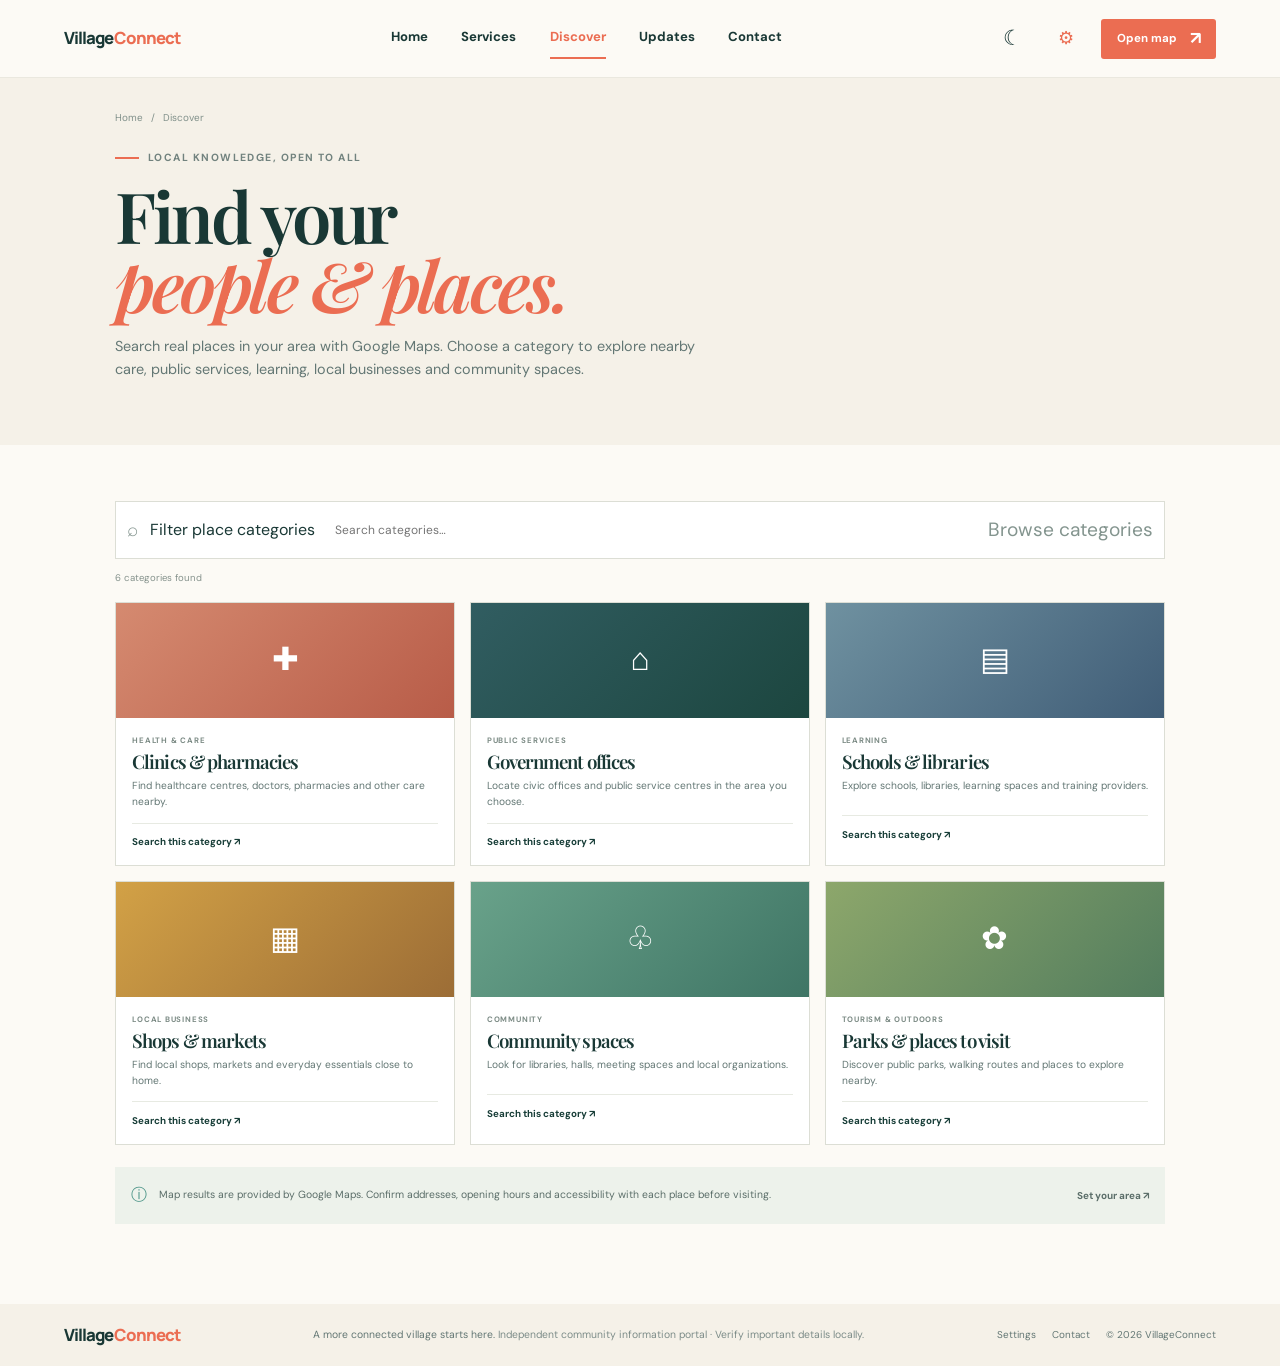
==== commit 23a6b97a: "Re-uploaded improved version of VillageConnect Fixes and improvements and new features added." ====
--- a/directory.html
+++ b/directory.html
@@ -12,4 +12,4 @@
 <article class="place-card" data-category="community"><div class="place-art art-community"><span>♧</span></div><div class="place-body"><div class="place-type">COMMUNITY</div><h2>Community spaces</h2><p>Look for libraries, halls, meeting spaces and local organizations.</p><div class="place-actions"><a href="map.html?q=community+centre+hall">Search this category ↗</a></div></div></article>
 <article class="place-card" data-category="outdoors"><div class="place-art art-outdoors"><span>✿</span></div><div class="place-body"><div class="place-type">TOURISM & OUTDOORS</div><h2>Parks & places to visit</h2><p>Discover public parks, walking routes and places to explore nearby.</p><div class="place-actions"><a href="map.html?q=park+tourist+attraction">Search this category ↗</a></div></div></article>
 </div><div class="empty-state" hidden><span>⌕</span><h2>No categories found</h2><p>Try another word to find a matching place category.</p></div><div class="notice-card"><span>ⓘ</span><p>Map results are provided by Google Maps. Confirm addresses, opening hours and accessibility with each place before visiting.</p><a href="map.html">Set your area ↗</a></div></section></main>
-<footer class="site-footer"><a class="brand" href="index.html"><span>Village<span>Connect</span></span></a><p>A more connected village starts here.</p><div class="footer-links"><a href="settings.html">Settings</a><a href="feedback.html">Contact</a><span>© 2026 VillageConnect</span></div></footer><script src="script.js"></script></body></html>
+<footer class="site-footer"><a class="brand" href="index.html"><span>Village<span>Connect</span></span></a><p>A more connected village starts here. <span class="footer-trust">Independent community information portal · Verify important details locally.</span></p><div class="footer-links"><a href="settings.html">Settings</a><a href="feedback.html">Contact</a><span>© 2026 VillageConnect</span></div></footer><script src="script.js"></script></body></html>
--- a/styles.css
+++ b/styles.css
@@ -172,6 +172,7 @@
 .home-contact .eyebrow>span { background: var(--gold); }
 .site-footer { display: flex; align-items: center; justify-content: space-between; gap: 1rem; padding: 1.4rem clamp(1.25rem, 5vw, 5.3rem); background: var(--cream); }
 .site-footer>p { margin: 0; color: var(--muted); font-size: .65rem; }
+.footer-trust { opacity: .82; }
 .footer-links { display: flex; align-items: center; gap: 1rem; color: var(--muted); font-size: .62rem; }
 .footer-links a:hover { color: var(--coral-dark); }
 
@@ -280,17 +281,35 @@
 .location-button { border: 1px solid var(--line); background: white; padding: .7rem .8rem; font-size: .62rem; font-weight: 700; cursor: pointer; }
 
 /* Updates and contact */
-.updates-board { display: grid; grid-template-columns: 1.2fr .8fr; gap: 1rem; }
+.updates-board { display: grid !important; grid-template-columns: minmax(0, 1.2fr) minmax(340px, .8fr) !important; gap: 1rem; align-items: start; width: 100%; }
+.updates-board > .board-panel { min-width: 0; }
+.updates-board > .board-panel:first-child { grid-column: 1; grid-row: 1; }
+.updates-board > .board-panel#calendar { grid-column: 2 !important; grid-row: 1 !important; }
+@media (max-width: 760px) { .updates-board { grid-template-columns: 1fr !important; } .updates-board > .board-panel:first-child, .updates-board > .board-panel#calendar { grid-column: auto !important; grid-row: auto !important; } }
 .board-panel { padding: 1.4rem; border: 1px solid var(--line); background: white; }
 .board-panel h2 { font-size: 1.8rem; }.board-panel p { color: var(--muted); font-size: .74rem; line-height: 1.7; }
 .board-empty { display: grid; place-items: center; min-height: 190px; padding: 1.5rem; text-align: center; background: #f4f3eb; }.board-empty span { font-size: 1.6rem; color: var(--coral); }.board-empty b { margin: .5rem 0 .2rem; font: 600 1.2rem 'Playfair Display', Georgia, serif; }.board-empty small { max-width: 300px; margin-top: .28rem; color: var(--muted); font-size: .62rem; }.board-empty .button { margin-top: .85rem; }.board-empty .button span { margin: 0; color: #fff; font-size: 1.1rem; }
+.notice-location-form { margin: 1rem 0 .8rem; padding: .85rem; border: 1px solid var(--line); background: #f7f5ee; }
+.notice-location-grid { display: grid; grid-template-columns: 1.05fr 1.35fr .8fr; gap: .55rem; margin-bottom: .7rem; }
+.notice-location-grid label { display: flex; flex-direction: column; gap: .32rem; min-width: 0; }
+.notice-location-grid label > span { color: var(--muted); font-size: .52rem; font-weight: 700; letter-spacing: .03em; }
+.notice-location-grid input { width: 100%; min-width: 0; padding: .62rem .65rem; border: 1px solid #cbd6ce; background: white; color: var(--ink); font-size: .62rem; }
+.notice-location-form .button { width: 100%; }
+.notice-location-status { min-height: 1.2em; margin: .55rem 0 0 !important; color: var(--muted); font-size: .56rem !important; line-height: 1.45 !important; }
+.notice-board-list[aria-busy="true"] { opacity: .84; }
+@media (max-width: 960px) and (min-width: 761px) { .notice-location-grid { grid-template-columns: 1fr 1fr; } .notice-location-grid label:last-child { grid-column: 1 / -1; } }
 .notice-board-list { display: grid; gap: .6rem; min-height: 0; width: 100%; box-sizing: border-box; padding: .7rem .8rem .8rem; text-align: left; place-items: stretch; align-items: stretch; justify-items: stretch; }
+.empty-board-message { text-align: center; padding: 1rem .6rem .5rem; }
+.empty-board-message .empty-state-icon { display: block; margin-bottom: .35rem; font-size: 1.35rem; opacity: .7; }
+.empty-board-message h3 { margin: .2rem 0 .25rem; font-size: .78rem; }
+.empty-board-message p { max-width: 34rem; margin: 0 auto; color: var(--muted); font-size: .54rem; line-height: 1.55; }
 .sample-notice { width: 100%; padding: .6rem .7rem; border: 1px solid rgba(15, 54, 42, .12); border-radius: 10px; background: rgba(255,255,255,.55); box-sizing: border-box; }
 .sample-notice h3 { margin: .35rem 0 .18rem; font-size: .74rem; line-height: 1.28; }
 .sample-notice p { margin: 0; color: var(--muted); font-size: .5rem; line-height: 1.5; }
 .sample-notice-meta { display: flex; align-items: center; justify-content: space-between; gap: .5rem; }
 .board-empty .notice-tag { display: inline-flex; align-items: center; padding: .15rem .34rem; border-radius: 999px; background: color-mix(in srgb, var(--coral) 14%, transparent); color: var(--coral-dark); font-size: .38rem; font-weight: 700; letter-spacing: .06em; text-transform: uppercase; }
-.sample-notice time { color: var(--muted); font-size: .46rem; font-weight: 600; }
+.sample-notice time { color: var(--muted); font-size: .46rem; font-weight: 600; text-align: right; }
+.sample-notice .text-link { display: inline-block; margin-top: .42rem; font-size: .52rem; }
 .notice-board-list .button { justify-self: center; width: fit-content; margin-top: .1rem; }
 html.night-mode body:not(.high-contrast) .sample-notice { background: rgba(27, 33, 31, .6); border-color: rgba(255,255,255,.08); }
 .board-categories { display: flex; flex-wrap: wrap; gap: .45rem; margin-top: 1rem; }.board-categories span { padding: .42rem .62rem; border-radius: 100px; background: #edf2eb; color: #5f746b; font-size: .56rem; font-weight: 700; }
@@ -433,7 +452,8 @@
 @media (max-width: 760px) { .site-header { height: 68px; padding: 0 1.15rem; }.menu-button { order: 3; display: flex; width: 30px; height: 30px; flex-direction: column; justify-content: space-around; padding: 5px; border: 0; background: none; cursor: pointer; }.menu-button span { height: 2px; width: 100%; background: var(--ink); }.nav-links { display: none; position: absolute; top: 68px; left: 0; right: 0; padding: .6rem 1.2rem 1rem; flex-direction: column; align-items: stretch; gap: 0; background: var(--paper); box-shadow: 0 12px 20px #19383520; }.nav-links.open { display: flex; }.nav-links a { padding: .8rem .3rem; border-bottom: 1px solid #e7e8df; }.nav-links a.active { border-color: var(--coral); }.header-actions { margin-left: auto; margin-right: .6rem; gap: .55rem; }.header-actions .button { display: none; }
   .landing-hero { min-height: 0; display: block; padding: 3.7rem 1.4rem 0; background: linear-gradient(170deg,var(--cream) 0 49%,var(--sage) 49% 100%); }.landing-copy { max-width: 560px; }.landing-copy h1 { font-size: clamp(3.4rem, 11vw, 5rem); }.landing-lead { max-width: 470px; font-size: .87rem; }.landing-proof { margin-top: 2.3rem; }.landing-proof b { font-size: 1rem; }.landing-proof span { font-size: .55rem; }.landing-art { position: relative; inset: auto; display: block; width: calc(100% + 2.8rem); height: clamp(280px, 60vw, 380px); min-height: 280px; margin: 2rem -1.4rem 0; }.art-caption { bottom: .7rem; }.quick-actions { grid-template-columns: 1fr; padding: 0 1.4rem; }.quick-actions a, .quick-actions a:first-child { padding: 1rem 0; border: 0; border-bottom: 1px solid #ffffff29; }.quick-actions a:last-child { border-bottom: 0; }
   .section { padding: 4.6rem 1.4rem; }.section-heading { align-items: flex-start; }.section-heading h2 { font-size: 2.7rem; }.service-grid { gap: .65rem; }.service-card { min-height: 235px; padding: 1.05rem; }.service-card h3 { font-size: 1.05rem; }.service-card p { font-size: .62rem; }.discover-band { grid-template-columns: 1fr; }.discover-art { min-height: 300px; }.discover-copy { padding: 3rem 1.5rem; }.updates-grid { gap: .65rem; }.home-contact { padding: 3.5rem 1.5rem; grid-template-columns: 1fr; gap: .6rem; }.site-footer { flex-wrap: wrap; padding: 1.2rem; }.site-footer>p { width: 100%; }.footer-links { width: 100%; flex-wrap: wrap; gap: .75rem; }
-  .page-hero { padding: 1.5rem 1.4rem 2.7rem; }.page-hero h1 { font-size: 3.15rem; }.page-content { padding: 2.6rem 1.4rem 4rem; }.filter-bar input { min-width: 150px; }.portal-welcome { grid-template-columns: 1fr; padding: 2.5rem 1.4rem 1.2rem; }.portal-welcome-art { width: 160px; height: 160px; font-size: 4rem; margin: 1.5rem auto 0; }.portal-content { padding: 2.7rem 1.4rem 4rem; }.portal-lower, .updates-board { grid-template-columns: 1fr; }.guide-layout { grid-template-columns: 1fr; gap: 1rem; }.guide-nav { position: static; display: grid; grid-template-columns: repeat(2,1fr); }.guide-nav b { grid-column: 1/-1; }.feedback-layout, .settings-layout { grid-template-columns: 1fr; gap: 2rem; }.google-map-frame { height: 58vh; min-height: 350px; }.map-tools { align-items: flex-start; flex-direction: column; }.nearby-grid { grid-template-columns: repeat(2,1fr); } }
+  .page-hero { padding: 1.5rem 1.4rem 2.7rem; }.page-hero h1 { font-size: 3.15rem; }.page-content { padding: 2.6rem 1.4rem 4rem; }.filter-bar input { min-width: 150px; }.portal-welcome { grid-template-columns: 1fr; padding: 2.5rem 1.4rem 1.2rem; }.portal-welcome-art { width: 160px; height: 160px; font-size: 4rem; margin: 1.5rem auto 0; }.portal-content { padding: 2.7rem 1.4rem 4rem; }.portal-lower { grid-template-columns: 1fr; }.guide-layout { grid-template-columns: 1fr; gap: 1rem; }.guide-nav { position: static; display: grid; grid-template-columns: repeat(2,1fr); }.guide-nav b { grid-column: 1/-1; }.feedback-layout, .settings-layout { grid-template-columns: 1fr; gap: 2rem; }.google-map-frame { height: 58vh; min-height: 350px; }.map-tools { align-items: flex-start; flex-direction: column; }.nearby-grid { grid-template-columns: repeat(2,1fr); } }
+
 @media (max-width: 520px) { .brand { font-size: .95rem; }.landing-hero { min-height: 0; padding-top: 3rem; }.landing-copy h1 { font-size: 3.35rem; }.landing-lead { font-size: .8rem; }.hero-actions { gap: .8rem; }.hero-actions .button { min-height: 42px; }.landing-proof { gap: .7rem; }.landing-proof b { font-size: .9rem; }.landing-proof span { font-size: .49rem; }.landing-art { height: clamp(270px, 76vw, 330px); min-height: 270px; }.art-house { transform: scale(.72); }.art-home-one { transform: scale(1); }.art-home-two { transform: scale(.65); }.art-home-three { transform: scale(.58); }.art-tree { transform: scale(.75); }.art-tree-one { transform: scale(.86); }.art-tree-two { transform: scale(.62); }.art-tree-three { transform: scale(.56); }.art-tag { font-size: .53rem; padding: .5rem .55rem; }.tag-community { right: 32%; top: 12%; }.tag-services { right: 3%; top: 35%; }.section-heading { flex-direction: column; gap: .75rem; }.section-heading h2 { font-size: 2.45rem; }.service-grid { grid-template-columns: 1fr; }.service-card { min-height: 190px; }.service-icon { margin-bottom: 1rem; }.updates-grid { grid-template-columns: 1fr; }.update-card { min-height: 225px; }.update-art { height: 100px; }.page-hero h1 { font-size: 2.8rem; }.page-hero .lead { font-size: .8rem; }.service-catalog, .directory-grid { grid-template-columns: 1fr; }.filter-bar { align-items: flex-start; }.filter-bar input { flex-basis: calc(100% - 40px); }.filter-buttons { width: 100%; }.portal-heading { align-items: flex-start; flex-direction: column; }.portal-heading h2 { font-size: 1.7rem; }.portal-search { flex-wrap: wrap; }.portal-search input { flex-basis: calc(100% - 45px); }.portal-search button { margin-left: auto; }.portal-shortcuts { gap: .55rem; }.portal-shortcuts>a { min-height: 130px; padding: .9rem; }.portal-shortcuts small { font-size: .52rem; }.portal-panel { padding: .9rem; }.panel-heading { align-items: flex-start; }.panel-heading h3 { font-size: 1.1rem; }.notice-card { align-items: flex-start; flex-wrap: wrap; }.notice-card p { flex-basis: calc(100% - 35px); }.notice-card a { margin-left: 1.7rem; }.feedback-form-card { padding: 1.15rem; }.feedback-form-card h2 { font-size: 2rem; }.map-search-form { flex-wrap: wrap; }.map-search-form input { flex-basis: 100%; }.map-search-form .button { flex: 1; }.nearby-grid { grid-template-columns: 1fr 1fr; }.nearby-grid a { padding: .75rem; }.footer-links span { flex-basis: 100%; } }
 
 /* Keep the header controls usable before switching the rest of the layout to mobile. */
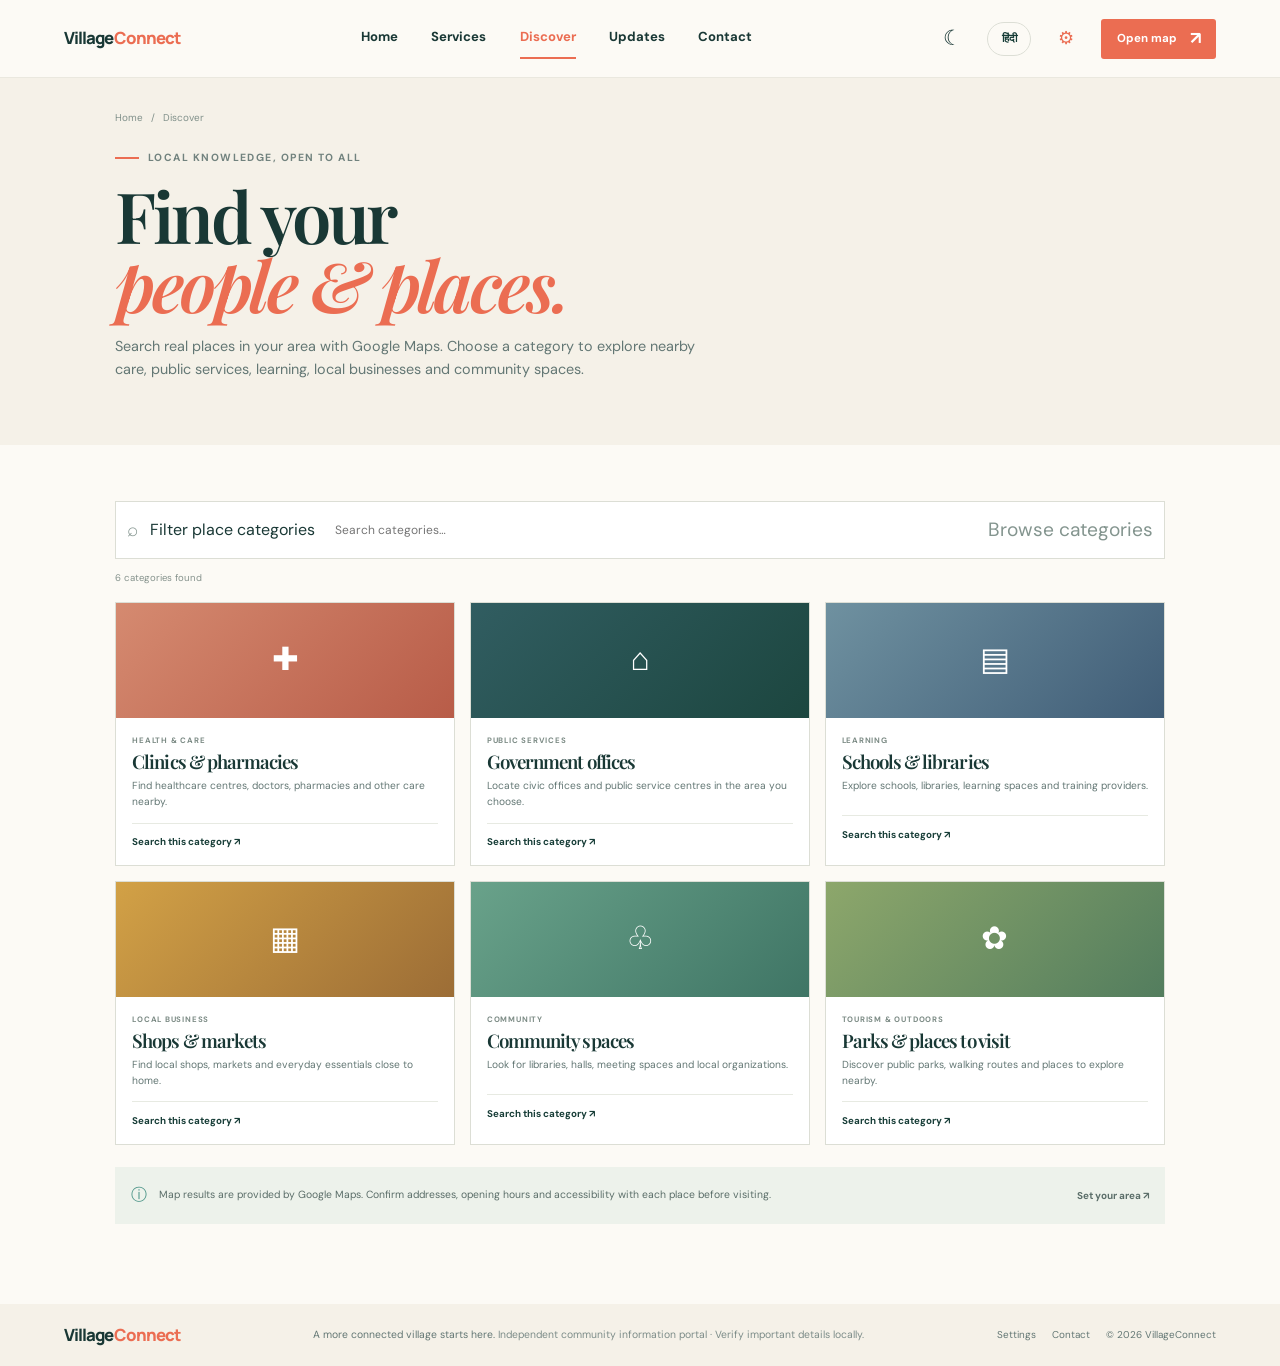
==== commit 2f1e2bfc: "Re-uploaded VillageConnect Feedback form is now connected, English and Hindi languages are there for" ====
--- a/directory.html
+++ b/directory.html
@@ -2,7 +2,7 @@
 <html lang="en"><head><meta charset="utf-8"/><meta name="viewport" content="width=device-width,initial-scale=1"/><meta name="theme-color" content="#fcfaf5"/><meta name="description" content="Discover nearby services, community spaces and local businesses with VillageConnect."/>
 <title>Discover Nearby — VillageConnect</title>
 <link rel="icon" href="favicon.svg" type="image/svg+xml">
-<link href="https://fonts.googleapis.com/css2?family=DM+Sans:wght@400;500;600;700&family=Manrope:wght@400;500;600;700;800&family=Playfair+Display:ital,wght@0,600;0,700;1,600&display=swap" rel="stylesheet"/><script src="theme-init.js"></script><link rel="stylesheet" href="styles.css?v=20261008-settings"/></head>
+<link href="https://fonts.googleapis.com/css2?family=DM+Sans:wght@400;500;600;700&family=Manrope:wght@400;500;600;700;800&family=Playfair+Display:ital,wght@0,600;0,700;1,600&display=swap" rel="stylesheet"/><script src="theme-init.js"></script><link rel="stylesheet" href="styles.css?v=20261009-home-notice-map-fix"/></head>
 <body data-page="discover" data-default-location="India"><a class="skip-link" href="#main">Skip to content</a><header class="site-header"><a class="brand" href="index.html"><span>Village<span>Connect</span></span></a><button class="menu-button" type="button" aria-label="Open menu" aria-expanded="false" aria-controls="primary-nav"><span></span><span></span><span></span></button><nav id="primary-nav" class="nav-links" aria-label="Main navigation"><a href="index.html">Home</a><a href="services.html">Services</a><a class="active" href="directory.html">Discover</a><a href="events.html">Updates</a><a href="feedback.html">Contact</a></nav><div class="header-actions"><button class="tool-button theme-toggle" type="button" aria-pressed="false" aria-label="Switch to night mode" title="Switch to night mode"><span class="theme-icon" aria-hidden="true">☾</span></button><a class="settings-link" href="settings.html" aria-label="Open settings" title="Settings"><span aria-hidden="true">⚙</span></a><a class="button button-small button-coral" href="map.html">Open map <span>↗</span></a></div></header>
 <main id="main"><section class="page-hero"><div class="breadcrumbs"><a href="index.html">Home</a><span>/</span><span>Discover</span></div><p class="eyebrow"><span></span> LOCAL KNOWLEDGE, OPEN TO ALL</p><h1>Find your<br/><em>people & places.</em></h1><p class="lead">Search real places in your area with Google Maps. Choose a category to explore nearby care, public services, learning, local businesses and community spaces.</p></section><section class="page-content"><div class="filter-bar"><span>⌕</span><label class="sr-only" for="directory-search">Filter place categories</label><input id="directory-search" type="search" placeholder="Search categories…"/><span class="filter-context">Browse categories</span></div><p class="result-count" aria-live="polite">Choose a category to search the map</p><div class="directory-grid">
 <article class="place-card" data-category="care"><div class="place-art art-clinic"><span>✚</span></div><div class="place-body"><div class="place-type">HEALTH & CARE</div><h2>Clinics & pharmacies</h2><p>Find healthcare centres, doctors, pharmacies and other care nearby.</p><div class="place-actions"><a href="map.html?q=clinic+pharmacy+health+centre">Search this category ↗</a></div></div></article>
@@ -12,4 +12,4 @@
 <article class="place-card" data-category="community"><div class="place-art art-community"><span>♧</span></div><div class="place-body"><div class="place-type">COMMUNITY</div><h2>Community spaces</h2><p>Look for libraries, halls, meeting spaces and local organizations.</p><div class="place-actions"><a href="map.html?q=community+centre+hall">Search this category ↗</a></div></div></article>
 <article class="place-card" data-category="outdoors"><div class="place-art art-outdoors"><span>✿</span></div><div class="place-body"><div class="place-type">TOURISM & OUTDOORS</div><h2>Parks & places to visit</h2><p>Discover public parks, walking routes and places to explore nearby.</p><div class="place-actions"><a href="map.html?q=park+tourist+attraction">Search this category ↗</a></div></div></article>
 </div><div class="empty-state" hidden><span>⌕</span><h2>No categories found</h2><p>Try another word to find a matching place category.</p></div><div class="notice-card"><span>ⓘ</span><p>Map results are provided by Google Maps. Confirm addresses, opening hours and accessibility with each place before visiting.</p><a href="map.html">Set your area ↗</a></div></section></main>
-<footer class="site-footer"><a class="brand" href="index.html"><span>Village<span>Connect</span></span></a><p>A more connected village starts here. <span class="footer-trust">Independent community information portal · Verify important details locally.</span></p><div class="footer-links"><a href="settings.html">Settings</a><a href="feedback.html">Contact</a><span>© 2026 VillageConnect</span></div></footer><script src="script.js"></script></body></html>
+<footer class="site-footer"><a class="brand" href="index.html"><span>Village<span>Connect</span></span></a><p>A more connected village starts here. <span class="footer-trust">Independent community information portal · Verify important details locally.</span></p><div class="footer-links"><a href="settings.html">Settings</a><a href="feedback.html">Contact</a><span>© 2026 VillageConnect</span></div></footer><script src="script.js?v=20261009-home-notice-map-fix"></script><script src="language.js?v=20261009-home-notice-map-fix"></script></body></html>
--- a/styles.css
+++ b/styles.css
@@ -40,7 +40,7 @@
 .settings-link:hover { background: var(--sage); transform: rotate(35deg); }
 .theme-icon { display: inline-block; line-height: 1; transition: transform .55s cubic-bezier(.2,.8,.2,1); }
 html.night-mode .theme-icon { transform: rotate(-28deg); }
-.site-header, .site-footer, .page-hero, .filter-bar, .portal-panel, .catalog-card, .place-card, .board-panel, .feedback-form-card, .guide-nav, .nearby-grid a, .board-empty, .map-fallback, .portal-footnote, .board-categories span, .feedback-aside, .empty-state, .discover-band, .home-contact, .filter-chip, .favorite-toggle, .copy-number, .font-control, .settings-toggle, .location-button { transition: background-color .55s ease, color .55s ease, border-color .55s ease; }
+.site-header, .site-footer, .page-hero, .filter-bar, .portal-panel, .catalog-card, .place-card, .board-panel, .feedback-form-card, .guide-nav, .nearby-grid a, .board-empty, .map-fallback, .portal-footnote, .board-categories span, .board-categories .map-category-button, .feedback-aside, .empty-state, .discover-band, .home-contact, .filter-chip, .favorite-toggle, .copy-number, .font-control, .settings-toggle, .location-button { transition: background-color .55s ease, color .55s ease, border-color .55s ease; }
 .menu-button { display: none; }
 .button { min-height: 44px; border: 1px solid transparent; border-radius: 3px; display: inline-flex; align-items: center; justify-content: center; gap: .8rem; padding: .78rem 1.1rem; background: var(--forest); color: white; font-size: .76rem; font-weight: 700; cursor: pointer; transition: transform .18s ease, background .18s ease; }
 .button:hover { transform: translateY(-2px); background: var(--forest-light); }
@@ -312,12 +312,15 @@
 .sample-notice .text-link { display: inline-block; margin-top: .42rem; font-size: .52rem; }
 .notice-board-list .button { justify-self: center; width: fit-content; margin-top: .1rem; }
 html.night-mode body:not(.high-contrast) .sample-notice { background: rgba(27, 33, 31, .6); border-color: rgba(255,255,255,.08); }
-.board-categories { display: flex; flex-wrap: wrap; gap: .45rem; margin-top: 1rem; }.board-categories span { padding: .42rem .62rem; border-radius: 100px; background: #edf2eb; color: #5f746b; font-size: .56rem; font-weight: 700; }
+.board-categories { display: flex; flex-wrap: wrap; gap: .45rem; margin-top: 1rem; }.board-categories span, .board-categories .map-category-button { padding: .42rem .62rem; border: 0; border-radius: 100px; background: #edf2eb; color: #5f746b; font: 700 .56rem/1.35 'DM Sans', sans-serif; cursor: pointer; transition: background-color .2s ease, color .2s ease, box-shadow .2s ease; }.board-categories .map-category-button:hover { background: #dce8dd; }.board-categories .map-category-button.is-active, .board-categories .map-category-button[aria-pressed="true"] { background: var(--forest); color: #fff; }.board-categories .map-category-button:focus-visible { outline: 3px solid var(--coral); outline-offset: 2px; }
 .feedback-layout { display: grid; grid-template-columns: 1.15fr .85fr; gap: 3rem; align-items: start; }
 .feedback-form-card { padding: 1.7rem; border: 1px solid var(--line); background: #f7f5ee; }
 .feedback-form-card h2 { font-size: 2.4rem; }.feedback-form fieldset { padding: 0; margin: 1.2rem 0; border: 0; }.feedback-form legend, .feedback-label { display: block; margin-bottom: .55rem; font-size: .66rem; font-weight: 700; }
 .feedback-options { display: flex; gap: .4rem; flex-wrap: wrap; }.feedback-options label { cursor: pointer; }.feedback-options input { position: absolute; opacity: 0; }.feedback-options label span { display: block; padding: .5rem .65rem; border: 1px solid #cbd6ce; background: white; font-size: .59rem; }.feedback-options input:checked+span { background: var(--forest); color: white; }.feedback-options input:focus-visible+span { outline: 3px solid var(--coral); outline-offset: 2px; }
 .feedback-form textarea { width: 100%; min-height: 130px; resize: vertical; padding: .8rem; border: 1px solid #cbd6ce; background: white; color: var(--ink); font-size: .72rem; line-height: 1.6; }
+.feedback-form input.feedback-email { display: block; width: 100%; min-height: 42px; margin: 0 0 1rem; padding: .7rem .8rem; border: 1px solid #cbd6ce; background: white; color: var(--ink); font: inherit; font-size: .72rem; box-sizing: border-box; }
+.feedback-form input.feedback-email:focus-visible, .feedback-form textarea:focus-visible { outline: 3px solid var(--coral); outline-offset: 2px; }
+.form-honeypot { position: absolute !important; left: -10000px !important; width: 1px !important; height: 1px !important; overflow: hidden !important; }
 .character-count { margin: .3rem 0 .9rem; text-align: right; color: #82918b; font-size: .55rem; }.feedback-confirmation { min-height: 1.3em; margin: .8rem 0 0; color: #457b67; font-size: .65rem; }
 .feedback-aside { padding: 1rem; background: var(--sage); }.feedback-aside h3 { margin-bottom: .5rem; font-size: 1.7rem; }.feedback-aside p { color: var(--muted); font-size: .7rem; line-height: 1.7; }.feedback-art { height: 160px; display: grid; place-items: center; margin-bottom: 1.2rem; background: linear-gradient(140deg,#a9c8a8,#4c8576); color: white; font-size: 3rem; }
 .copy-number { padding: .65rem .8rem; border: 1px solid var(--line); background: white; font-size: .63rem; font-weight: 700; cursor: pointer; }
@@ -396,6 +399,7 @@
 html.night-mode body:not(.high-contrast) .portal-footnote,
 html.night-mode body:not(.high-contrast) .filter-chip,
 html.night-mode body:not(.high-contrast) .board-categories span,
+html.night-mode body:not(.high-contrast) .board-categories .map-category-button,
 html.night-mode body:not(.high-contrast) .feedback-aside { background: #22344f; color: #d4deed; }
 html.night-mode body:not(.high-contrast) .event-date { background: #413448; color: #ffd0bf; }
 html.night-mode body:not(.high-contrast) .event-row { border-color: var(--line); }
@@ -493,3 +497,73 @@
   .page-hero h1 { font-size: clamp(2rem, 10vw, 2.7rem); }
   .nearby-grid, .guide-nav { grid-template-columns: 1fr; }
 }
+
+/* Small language control uses the existing header palette and spacing. */
+.header-actions .language-toggle {
+  width: auto;
+  min-width: 44px;
+  height: 34px;
+  flex: 0 0 auto;
+  padding: 0 .55rem;
+  border: 1px solid var(--line);
+  border-radius: 999px;
+  background: transparent;
+  color: var(--forest);
+  font: 700 .68rem/1 'DM Sans', Arial, sans-serif;
+  letter-spacing: 0;
+  white-space: nowrap;
+}
+.header-actions .language-toggle:hover { background: var(--sage); }
+.language-toggle-floating {
+  position: fixed;
+  z-index: 1000;
+  top: 1rem;
+  right: 1rem;
+  min-width: 48px;
+  padding: .55rem .7rem;
+  border: 1px solid var(--line);
+  border-radius: 999px;
+  background: var(--paper);
+  color: var(--forest);
+  font-weight: 700;
+  cursor: pointer;
+  box-shadow: var(--shadow);
+}
+.notice-form-actions { display: grid; grid-template-columns: minmax(0, 1.15fr) minmax(0, 1fr); gap: .55rem; }
+.notice-form-actions .button { width: 100%; min-width: 0; }
+.notice-form-actions .button-outline { font-size: .68rem; padding-inline: .6rem; }
+.location-privacy-note { margin: .6rem 0 0 !important; font-size: .51rem !important; line-height: 1.5 !important; }
+.location-privacy-note a { text-decoration: underline; text-underline-offset: 2px; }
+.notice-current-location[aria-busy="true"] { opacity: .75; cursor: progress; }
+.header-actions .language-toggle:focus-visible, .language-toggle-floating:focus-visible { outline: 3px solid var(--coral); outline-offset: 3px; }
+@media (max-width: 520px) {
+  .notice-form-actions { grid-template-columns: 1fr; }
+  .header-actions .language-toggle { min-width: 38px; height: 32px; padding-inline: .4rem; font-size: .62rem; }
+}
+@media (max-width: 360px) {
+  .header-actions .language-toggle { min-width: 33px; height: 30px; padding-inline: .28rem; font-size: .58rem; }
+}
+html.night-mode .header-actions .language-toggle { color: var(--ink); border-color: var(--line); }
+html.night-mode .header-actions .language-toggle:hover { background: var(--sage); }
+
+
+/* Quiet inline warning: parser-failed source text is hidden instead of displayed as a notice. */
+.notice-parser-warning { display: flex; align-items: flex-start; gap: .65rem; margin: 0 0 .9rem; padding: .75rem .85rem; border: 1px solid #d9c5a0; border-radius: 10px; background: #fbf5e8; color: #5e4a2c; font-size: .7rem; line-height: 1.5; }
+.notice-parser-warning > span { flex: 0 0 auto; font-size: 1rem; line-height: 1.3; }
+.notice-parser-warning p { margin: 0 !important; font-size: inherit !important; line-height: inherit !important; color: inherit; }
+html.night-mode .notice-parser-warning { background: #383327; color: #f0dfba; border-color: #706247; }
+
+
+/* Live homepage notices reuse the existing community-board styling without moving any sections. */
+.board-empty[hidden] { display: none !important; }
+.home-notices-status { min-height: 1em; margin: 0 0 .45rem; color: var(--muted); font-size: .56rem; line-height: 1.5; }
+.home-notices-list { display: grid; gap: .5rem; }
+.home-notice-item { min-width: 0; padding: .65rem .7rem; border: 1px solid rgba(15, 54, 42, .12); border-radius: 9px; background: #f7f5ee; }
+.home-notice-meta { display: flex; align-items: flex-start; justify-content: space-between; gap: .5rem; }
+.home-notice-item .notice-tag { display: inline-flex; align-items: center; max-width: 60%; padding: .15rem .34rem; border-radius: 999px; background: color-mix(in srgb, var(--coral) 14%, transparent); color: var(--coral-dark); font-size: .42rem; font-weight: 700; line-height: 1.35; }
+.home-notice-item time { color: var(--muted); font-size: .46rem; line-height: 1.4; font-weight: 600; text-align: right; }
+.home-notice-item h4 { margin: .35rem 0 .4rem; font-size: .68rem; line-height: 1.4; font-weight: 700; }
+.home-notice-item .text-link { display: inline-block; font-size: .52rem; }
+html.night-mode body:not(.high-contrast) .home-notice-item { background: rgba(27, 33, 31, .6); border-color: rgba(255,255,255,.08); }
+
+html.night-mode body:not(.high-contrast) .board-categories .map-category-button.is-active, html.night-mode body:not(.high-contrast) .board-categories .map-category-button[aria-pressed="true"] { background: var(--forest-light); color: #fff; }
